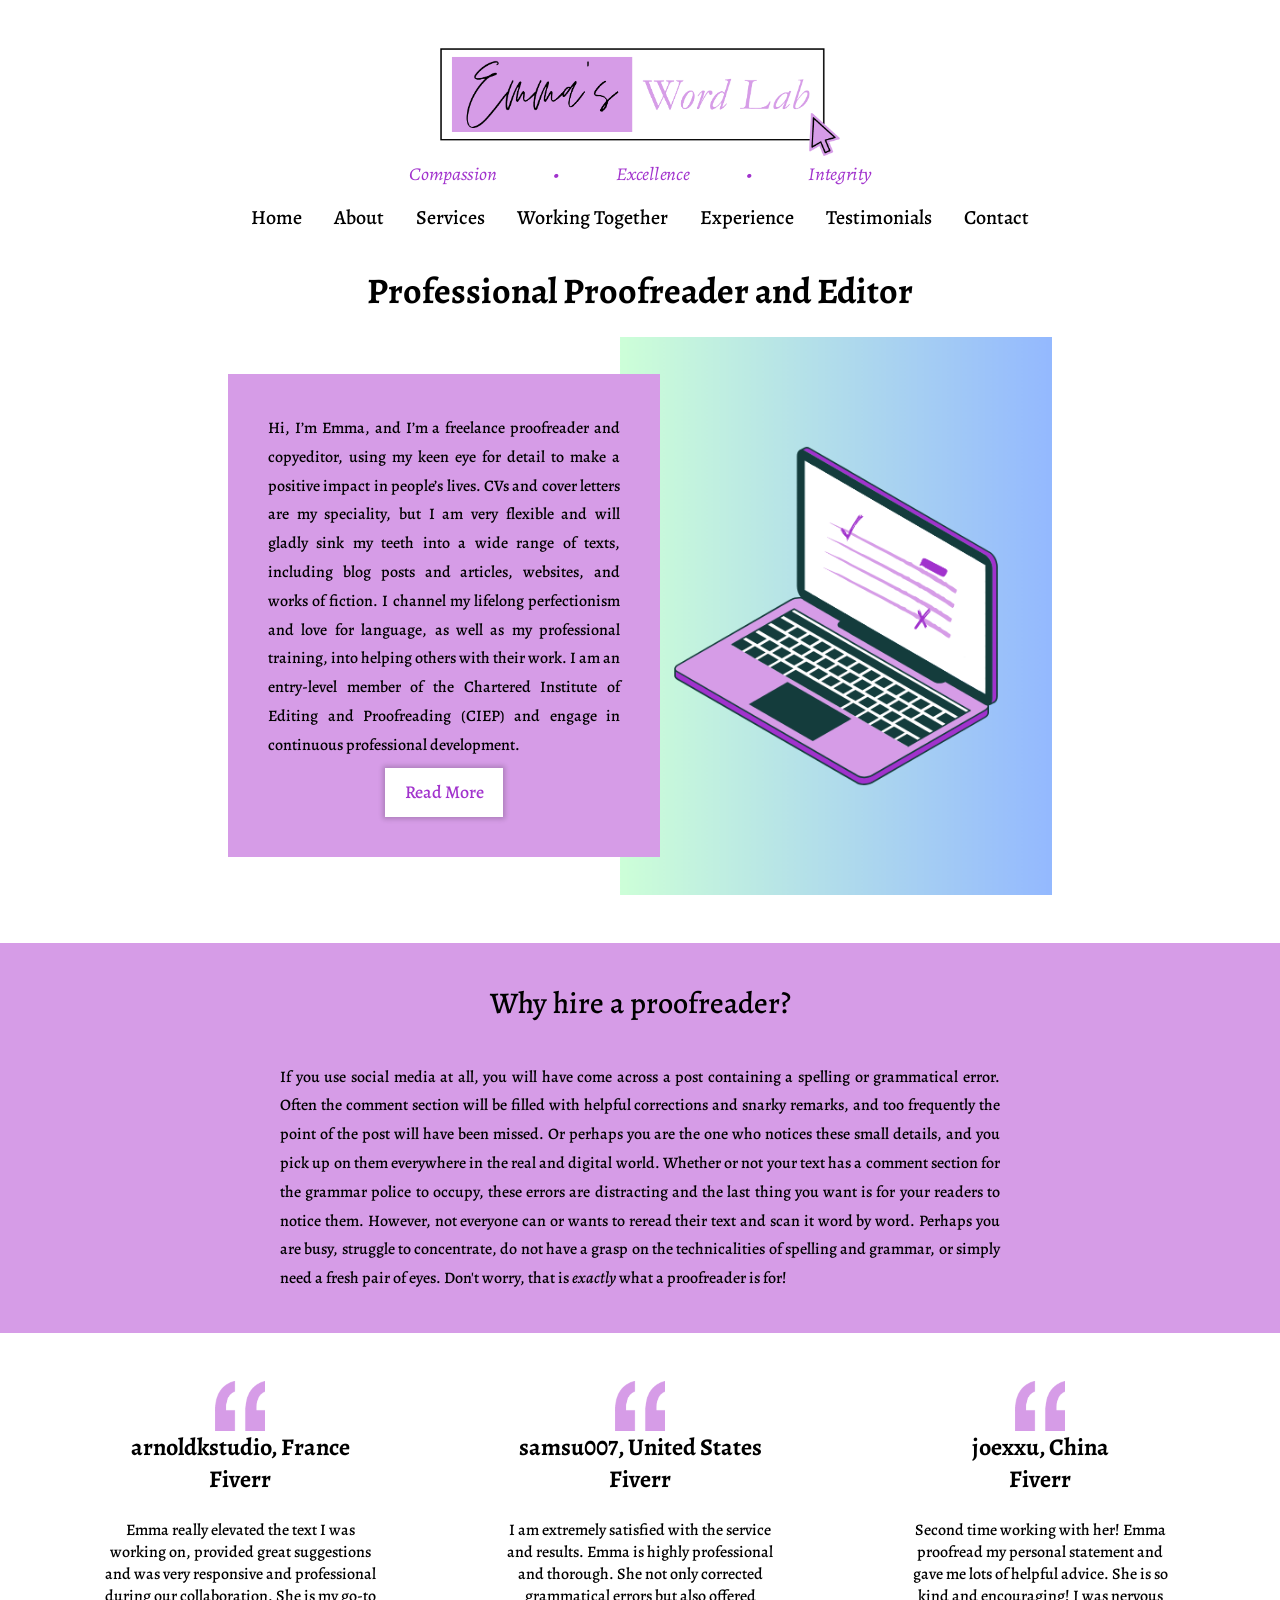
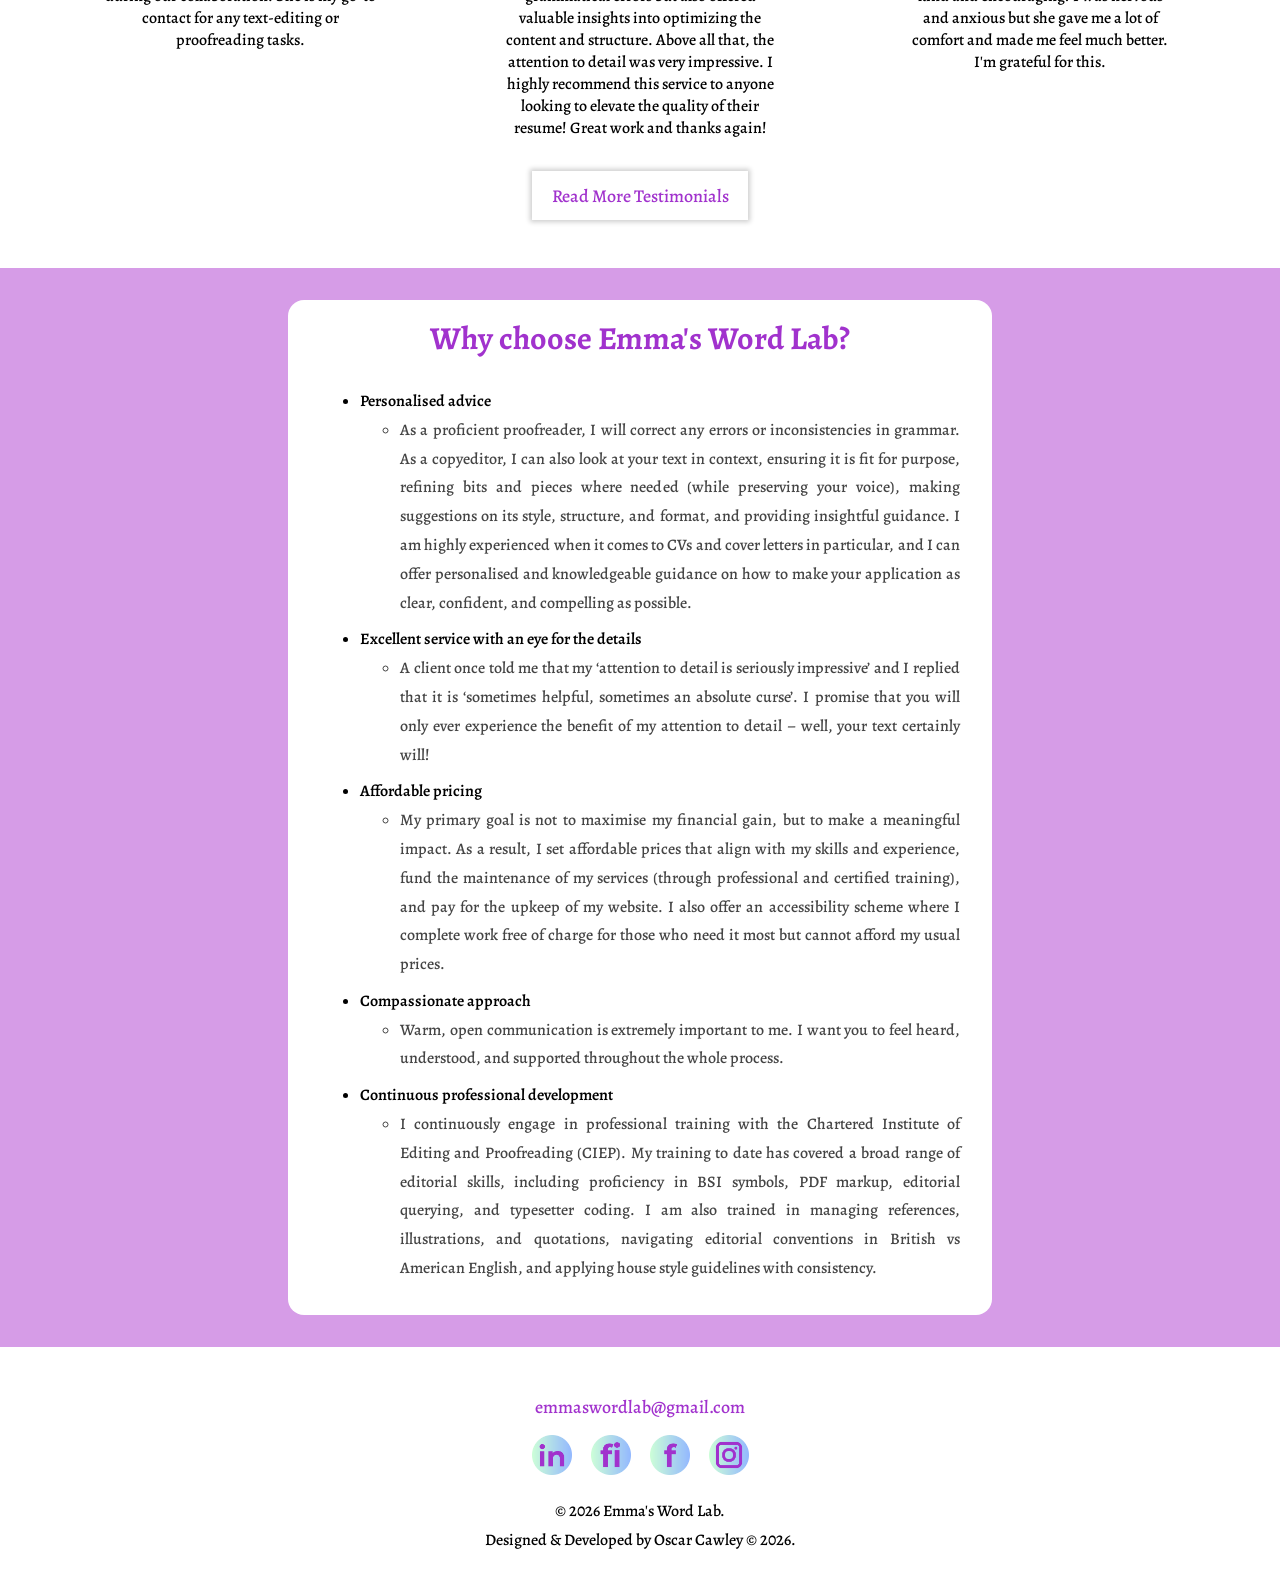
==== index.html @ ce6f2f4b "Fixed issue with footer socials showing a hyperlink" ====
<!DOCTYPE html>
<html lang="en">

<head>
    <meta charset="UTF-8">
    <meta name="viewport" content="width=device-width, initial-scale=1.0">

    <!-- Primary Meta Tags -->
    <title>Home | Emma's Word Lab | Professional CV Editing Service</title>
    <meta name="description" content="Emma is a freelance proofreader and editor specialising in improving CVs and cover letters with high-quality, affordable support.">
    <link rel="canonical" href="https://emmaswordlab.com/">
    <link rel="icon" type="image/x-icon" href="images/favicon.png">

    <!-- Open Graph / Facebook -->
    <meta property="og:type" content="website">
    <meta property="og:url" content="https://emmaswordlab.com/">
    <meta property="og:title" content="Emma's Word Lab | Professional CV Editing Service">
    <meta property="og:description" content="Emma is a freelance proofreader and editor specialising in improving CVs and cover letters with high-quality, affordable support.">
    <meta property="og:image" content="https://emmaswordlab.com/images/logo.png">

    <!-- Twitter -->
    <meta name="twitter:card" content="summary_large_image">
    <meta name="twitter:url" content="https://emmaswordlab.com/">
    <meta name="twitter:title" content="Emma's Word Lab | Professional CV Editing Service">
    <meta name="twitter:description" content="Emma is a freelance proofreader and editor specialising in improving CVs and cover letters with high-quality, affordable support.">
    <meta name="twitter:image" content="https://emmaswordlab.com/images/logo.png">

    <!-- Fonts -->
    <link rel="stylesheet" href="https://fonts.googleapis.com/css2?family=Alegreya:ital,wght@0,400..900;1,400..900&display=swap">

    <!-- Stylesheets -->
    <link rel="stylesheet" href="css/base.css">
    <link rel="stylesheet" href="css/index.css">

    <!-- Structured Data: Organization + Person + WebPage -->
    <script type="application/ld+json">
    {
      "@context": "https://schema.org",
      "@graph": [
        {
          "@type": "Organization",
          "name": "Emma's Word Lab",
          "url": "https://emmaswordlab.com",
          "logo": "https://emmaswordlab.com/images/logo.png",
          "sameAs": [
            "https://www.linkedin.com/company/91634953/",
            "https://www.fiverr.com/emmalouiseeee",
            "https://www.facebook.com/emmaswordlab",
            "https://www.instagram.com/emmaswordlab/"
          ]
        },
        {
          "@type": "Person",
          "name": "Emma",
          "jobTitle": "Freelance Proofreader and Copyeditor",
          "worksFor": {
            "@type": "Organization",
            "name": "Emma's Word Lab"
          },
          "alumniOf": {
            "@type": "CollegeOrUniversity",
            "name": "Lancaster University"
          },
          "sameAs": [
            "https://www.linkedin.com/company/91634953/",
            "https://www.fiverr.com/emmalouiseeee",
            "https://www.facebook.com/emmaswordlab",
            "https://www.instagram.com/emmaswordlab/"
          ]
        },
        {
          "@type": "WebPage",
          "name": "Home | Emma's Word Lab",
          "url": "https://emmaswordlab.com/",
          "description": "Emma is a freelance proofreader and editor specialising in improving CVs and cover letters with high-quality, affordable support."
        }
      ]
    }
    </script>
</head>

<body>
    <header>
        <a href="/">
            <img src="images/logo.png" alt="Emma's Word Lab logo">
        </a>
        <h3>Compassion • Excellence • Integrity</h3>

        <nav id="main-nav">
            <ul>
                <li><a href="/">Home</a></li>
                <li><a href="about.html">About</a></li>
                <li><a href="services.html">Services</a></li>
                <li><a href="working-together.html">Working Together</a></li>
                <li><a href="experience.html">Experience</a></li>
                <li><a href="testimonials.html">Testimonials</a></li>
                <li><a href="contact.html">Contact</a></li>
            </ul>
        </nav>

        <input type="checkbox" id="hamburger-input" class="burger-shower">
        <label id="hamburger-menu" for="hamburger-input"></label>

        <nav id="sidebar-menu">
            <h3>MENU</h3>
            <ul>
                <li><a href="/">Home</a></li>
                <li><a href="about.html">About</a></li>
                <li><a href="services.html">Services</a></li>
                <li><a href="working-together.html">Working Together</a></li>
                <li><a href="experience.html">Experience</a></li>
                <li><a href="testimonials.html">Testimonials</a></li>
                <li><a href="contact.html">Contact</a></li>
            </ul>
        </nav>
        <div class="overlay"></div>
    </header>

    <main>
      	<h1>Professional Proofreader and Editor</h1>
        <section id="intro">
            <div>
                <p>Hi, I’m Emma, and I’m a freelance proofreader and copyeditor, using my keen eye for detail to make a positive impact in people’s lives. CVs and cover letters are my speciality, but I am very flexible and will gladly sink my teeth into a wide range of texts, including blog posts and articles, websites, and works of fiction. I channel my lifelong perfectionism and love for language, as well as my professional training, into helping others with their work. I am an entry-level member of the Chartered Institute of Editing and Proofreading (CIEP) and engage in continuous professional development.</p>
                <a href="about.html"><button class="w-button">Read More</button></a>
            </div>
            <img src="images/laptop.png" alt="A vector graphic of a purple laptop (with the screen indicating that a document is being edited) on a blue/green gradient background">
        </section>

        <section id="why">
            <h2>Why hire a proofreader?</h2>
            <p>If you use social media at all, you will have come across a post containing a spelling or grammatical error. Often the comment section will be filled with helpful corrections and snarky remarks, and too frequently the point of the post will have been missed. Or perhaps you are the one who notices these small details, and you pick up on them everywhere in the real and digital world. Whether or not your text has a comment section for the grammar police to occupy, these errors are distracting and the last thing you want is for your readers to notice them. However, not everyone can or wants to reread their text and scan it word by word. Perhaps you are busy, struggle to concentrate, do not have a grasp on the technicalities of spelling and grammar, or simply need a fresh pair of eyes. Don't worry, that is <i>exactly</i> what a proofreader is for!</p>
        </section>

        <section id="testimonials">
            <div class="flex">
                <div class="testimonial">
                    <img src="images/quotes.png" alt="Double Quotes">
                    <h3>arnoldkstudio, France<br>Fiverr</h3>
                    <p>Emma really elevated the text I was working on, provided great suggestions and was very responsive and professional during our collaboration. She is my go-to contact for any text-editing or proofreading tasks.</p>
                </div>
                <div class="testimonial">
                    <img src="images/quotes.png" alt="Double Quotes">
                    <h3>samsu007, United States<br>Fiverr</h3>
                    <p>I am extremely satisfied with the service and results. Emma is highly professional and thorough. She not only corrected grammatical errors but also offered valuable insights into optimizing the content and structure. Above all that, the attention to detail was very impressive. I highly recommend this service to anyone looking to elevate the quality of their resume! Great work and thanks again!</p>
                </div>
                <div class="testimonial">
                    <img src="images/quotes.png" alt="Double Quotes">
                    <h3>joexxu, China<br>Fiverr</h3>
                    <p>Second time working with her! Emma proofread my personal statement and gave me lots of helpful advice. She is so kind and encouraging! I was nervous and anxious but she gave me a lot of comfort and made me feel much better. I'm grateful for this.</p>
                </div>
            </div>
            <a href="testimonials.html"><button class="w-button">Read More Testimonials</button></a>
        </section>

        <section id="info">
            <img src="images/desk.png" alt="A vector graphic of a purple desk with a purple laptop on it and a board behind it that contains several documents, one of which is a CIEP certificate, all on a blue/green gradient background">
            <div>
                <h2>Why choose <span>Emma's Word Lab?</span></h2>
                <ul>
                    <li class="lead">Personalised advice</li>
                    <ul><li class="bullet">As a proficient proofreader, I will correct any errors or inconsistencies in grammar. As a copyeditor, I can also look at your text in context, ensuring it is fit for purpose, refining bits and pieces where needed (while preserving your voice), making suggestions on its style, structure, and format, and providing insightful guidance. I am highly experienced when it comes to CVs and cover letters in particular, and I can offer personalised and knowledgeable guidance on how to make your application as clear, confident, and compelling as possible.</li></ul>
                
                    <li class="lead">Excellent service with an eye for the details</li>
                    <ul><li class="bullet">A client once told me that my ‘attention to detail is seriously impressive’ and I replied that it is ‘sometimes helpful, sometimes an absolute curse’. I promise that you will only ever experience the benefit of my attention to detail – well, your text certainly will!</li></ul>
                    
                    <li class="lead">Affordable pricing</li>
                    <ul><li class="bullet">My primary goal is not to maximise my financial gain, but to make a meaningful impact. As a result, I set affordable prices that align with my skills and experience, fund the maintenance of my services (through professional and certified training), and pay for the upkeep of my website. I also offer an accessibility scheme where I complete work free of charge for those who need it most but cannot afford my usual prices.</li></ul>
                
                    <li class="lead">Compassionate approach</li>
                    <ul><li class="bullet">Warm, open communication is extremely important to me. I want you to feel heard, understood, and supported throughout the whole process.</li></ul>
                
                    <li class="lead">Continuous professional development</li>
                    <ul><li class="bullet">I continuously engage in professional training with the Chartered Institute of Editing and Proofreading (CIEP). My training to date has covered a broad range of editorial skills, including proficiency in BSI symbols, PDF markup, editorial querying, and typesetter coding. I am also trained in managing references, illustrations, and quotations, navigating editorial conventions in British vs American English, and applying house style guidelines with consistency.</li></ul>
                </ul>
            </div>
            
        </section>
    </main>

    <footer>
        <a class="hyperlink" href="mailto:emmaswordlab@gmail.com">emmaswordlab@gmail.com</a>
        <div>
            <a href="https://www.linkedin.com/company/91634953/" target="_blank"><img src="images/linkedin.png" alt="LinkedIn" loading="lazy"></a>
            <a href="https://www.fiverr.com/emmalouiseeee" target="_blank" rel="noopener"><img src="images/fiverr.png" alt="Fiverr" loading="lazy"></a>
            <a href="https://www.facebook.com/emmaswordlab" target="_blank" rel="noopener"><img src="images/facebook.png" alt="Facebook" loading="lazy"></a>
            <a href="https://www.instagram.com/emmaswordlab/" target="_blank" rel="noopener"><img src="images/instagram.png" alt="Instagram" loading="lazy"></a>
        </div>
        <p>© 2026 Emma's Word Lab.</p>
        <p>Designed & Developed by Oscar Cawley © 2026.</p>
    </footer>

    <script src="misc/script.js"></script>
</body>

</html>
---- css/base.css ----
@import url('https://fonts.googleapis.com/css2?family=Alegreya:ital,wght@0,400..900;1,400..900&display=swap');

@keyframes bounce {

    0%,
    20%,
    50%,
    80%,
    100% {
        transform: translateY(0);
    }

    40% {
        transform: translateY(-15px);
    }

    60% {
        transform: translateY(-10px);
    }
}

body {
    font-family: "Alegreya";
    font-weight: 500;
    font-feature-settings: "lnum";
    min-width: 320px;
    margin: 0;
}

header {
    display: flex;
    flex-direction: column;
    align-items: center;
    margin-bottom: 2rem;
}

header img {
    width: 25rem;
    margin-top: 3rem;
}

header h3 {
    display: inline-block;
    color: #a132cd;
    word-spacing: 3rem;
    font-size: 18px;
    font-weight: 400;
    font-style: italic;
    transform: scale(1.1, 1);
}

header nav a {
    color: black;
    padding: 0 1rem;
    font-size: 20px;
    text-decoration: none;
}

header nav a.active {
    color: #a132cd;
}

header nav a:hover {
    color: white;
    box-shadow: 0 2px 8px rgba(0, 0, 0, 0.25);
    border-radius: 6px;
    background-color: #a132cd;
}

header nav a:active {
    background-color: #a132cd;
}

header #main-nav ul {
    display: flex;
    list-style: none;
    margin: 0;
    padding: 0;
}

main {
    text-align: center;
}

footer {
    display: flex;
    flex-direction: column;
    align-items: center;
    margin-bottom: 1rem;
}

footer a {
    margin-bottom: 1rem;
    font-size: 18px;
}

footer div {
    margin-bottom: 1rem;
}

footer img {
    margin: 0 0.5rem;
}

footer p {
    margin: 0;
}

footer img {
  width: 40px;
  height: 40px;
}

.w-button {
    border: none;
    padding: 0.8rem 1.2rem;
    margin-top: 0.5rem;
    font-size: 18px;
    font-weight: 500;
    font-family: "Alegreya";
    width: fit-content;
    box-shadow: 0 0 5px 2px rgba(0, 0, 0, 0.2);
}

.w-button:hover {
    animation: bounce 1s ease infinite;
    cursor: pointer;
}

.w-button:active {
    background-color: #a132cd;
    color: white;
}

.w-button {
    background-color: white;
    color: #a132cd;
}

.hyperlink {
    text-decoration: none;
    color: #a132cd;
}

.ribbon {
    width: 90%;
    max-width: 60rem;
    margin-bottom: 2rem;
}

section {
    margin-bottom: 3rem;
}

p {
    margin: 0 0 1em 0;
    line-height: 1.8rem;
    text-align: justify;
}

li {
    text-align: justify;
    line-height: 1.8rem;
}

h1 {
    width: 80%;
    margin: 0 auto 0.6em auto;
    font-size: 36px;
}

h2 {
    margin-top: 0;
    font-size: 32px;
    color: #a132cd;
}

h3 {
    margin-top: 0;
    font-size: 26px;
}

#hamburger-menu {
    display: none;
}

#sidebar-menu {
    display: none;
}

#hamburger-input {
    display: none;
}

.overlay{
    position: fixed;
    top: 0;
    left: 0;
    width: 100%;
    height: 100%;
    opacity: 0;
    visibility: hidden;
    transition: opacity .35s, visibility .35s;
    background: black;
    z-index: 3;
    pointer-events: none;
}

#hamburger-input:checked ~ .overlay{
    visibility: visible;
    opacity: 0.4;
    pointer-events: auto;
}

@media (max-width: 900px) {
    #hamburger-menu {
        display: block;
        border: none;
        width: 3rem;
        height: 3rem;
        background: linear-gradient(
            to bottom, 
            #d69ce7, #d69ce7 20%, 
            white 20%, white 40%, 
            #d69ce7 40%, #d69ce7 60%, 
            white 60%, white 80%, 
            #d69ce7 80%, #d69ce7 100%);
        position: absolute;
        top: 0;
        right: 0;
        margin: 2rem;
        cursor: pointer;
    }
    
    #sidebar-menu {
        display: block;
        position: fixed;
        top: 0;
        left: 100%;
        width: 15rem;
        height: 100%;
        background-color: white;
        padding: 0px 1rem;
        box-sizing: border-box;
        z-index: 4;
        transition: 0.3s;
        cursor: default;
    }
    
    #sidebar-menu h3 {
        text-align: center;
        font-weight: 600;
        font-size: 30px;
        font-style: normal;
        margin: 2rem auto 1rem auto;
        width: 100%;
    }
    
    #sidebar-menu ul {
        padding: 0;
        margin: 0;
    }
    
    #sidebar-menu li {
        list-style-type: none;
        padding: 0;
        margin-top: 1rem;
    }

    
    #hamburger-input:checked ~ #sidebar-menu {
    transform: translateX(-15rem);
}
    
    #hamburger-input:checked ~ .overlay{
        visibility: visible;
        opacity: 0.4;
    }

    #main-nav {
        display: none;
    }

    header {
        margin-bottom: 1.5rem;
    }
}


@media (max-width: 650px) {

    body {
        font-size: 14px;
    }

    p, li {
        line-height: 1.6rem;
    }

    ul, ol {
        padding-left: 30px;
    }

    header img {
        width: 20rem;
    }

    header h3 {
        font-size: 16px;
        word-spacing: 2rem;
    }

    #hamburger-menu {
        width: 2.5rem;
        height: 2.5rem;
        margin: 1.75rem;
    }

    #sidebar-menu {
        width: 13rem;
    }

    #sidebar-menu h3 {
        font-size: 27px;
    }

    #sidebar-menu a {
        font-size: 18px;
    }

    #hamburger-input:checked ~ #sidebar-menu {
    transform: translateX(-13rem);
}

    footer a {
        font-size: 16px;
    }

    footer img {
        width: 35px;
        height: auto;
    }

    .w-button, .w-button {
        padding: 0.7rem 1.1rem;
        font-size: 16px;
    }
}

@media (max-width: 500px) {

    body {
        font-size: 13px;
    }

    p, li {
        line-height: 1.5rem;
    }

    ul, ol {
        padding-left: 20px;
    }

    header img {
        width: 15rem;
    }

    header h3 {
        font-size: 15px;
        word-spacing: 1.5rem;
    }

    #hamburger-menu {
        width: 2.25rem;
        height: 2.25rem;
        margin: 1.25rem;
    }

    #sidebar-menu {
        width: 12rem;
    }

    #sidebar-menu h3 {
        font-size: 25px;
    }

    #sidebar-menu a {
        font-size: 17px;
    }

    #hamburger-input:checked ~ #sidebar-menu {
    transform: translateX(-12rem);
}

    footer a {
        font-size: 15px;
    }

    footer img {
        width: 30px;
        height: auto;
    }

    .w-button, .w-button {
        padding: 0.6rem 1rem;
        font-size: 15px;
    }

    header {
        margin: 1rem;
    }

    h1 {
        font-size: 28px;
    }

    h2 {
        font-size: 24px;
    }

    h3 {
        font-size: 20px;
    }
}

@media (max-width: 400px) {

    body {
        font-size: 12px;
    }

    p, li {
        line-height: 1.4rem;
    }

    ul {
        padding-left: 16px;
    }

    header img {
        width: 12.5rem;
    }

    header h3 {
        font-size: 14px;
        word-spacing: 1.25rem;
    }

    #hamburger-menu {
        width: 2rem;
        height: 2rem;
        margin: 1rem;
    }

    footer a {
        font-size: 14px;
    }

    footer img {
        width: 27.5px;
        height: auto;
    }

    .w-button, .w-button {
        padding: 0.5rem 0.9rem;
        font-size: 14px;
    }
}

@media (max-width: 327px) {
    #hamburger-menu {
        margin-right: 0.8rem;
    }
}
---- css/index.css ----
#intro {
    display: flex;
    flex-direction: row;
    align-items: center;
    justify-content: center;
}

#intro div {
    box-sizing: border-box;
    max-width: 27rem;
    background-color: #d69ce7;
    padding: 2.5rem;
    margin-right: -1.25rem;
    z-index: 2;
}

#intro p {
    margin: 0;
}

#intro img {
    width: 27rem;
    margin-left: -1.25rem;
    z-index: 1;
}

#why {
    display: flex;
    flex-direction: column;
    align-items: center;
    background-color: #d69ce7;
}

#why h2 {
    color: black;
    font-size: 30px;
    font-weight: 500;
    margin: 2.5rem 0;
}

#why p {
    max-width: 45rem;
    margin: 2.5rem;
    margin-top: 0;
}


#testimonials {
    display: flex;
    flex-direction: column;
    align-items: center;
}

#testimonials .flex {
    display: flex;
    flex-direction: row;
    justify-content: space-around;
    max-width: 1200px; /* Set a max width */
    width: 100%; /* Ensure it can shrink to fit smaller screens */
    margin: 0 auto; /* Center the container */
    margin-bottom: 1.5rem;
}

.testimonial {
    display: flex;
    flex-direction: column;
    align-items: center;
    margin: 0 1.5rem;
}

.testimonial img {
    width: 50px;
}

.testimonial h3 {
    text-align: center;
    font-size: 24px;
}

.testimonial p {
    max-width: 17rem;
    min-width: 15rem;
    line-height: normal;
    text-align: center;
    font-size: 16px;
    margin: 0;
}


#info {
    display: flex;
    flex-direction: row;
    align-items: center;
    justify-content: center;
    background-color: #d69ce7;
    padding: 2rem;
}

#info img {
    border: none;
    border-radius: 1rem;
    margin-right: 1rem;
}

#info div {
    background-color: white;
    border: none;
    border-radius: 1rem;
    max-width: 640px;
    padding: 1rem 2rem;
    margin-left: 1rem;
}

#info h2 span {
    color: #a132cd;
}

.lead {
    font-weight: 600;
    margin-top: 0.5rem;
}

.bullet {
    color: rgb(68, 68, 68);
}

@media (max-width: 1450px) {
    #info img {
        display: none;
    }

    #info div {
        margin-left: 0;
    }
}

@media (max-width: 900px) {

    #intro img {
        display: none;
    }

    #intro div {
        margin-right: 1rem;
        margin-left: 1rem;
    }

    #testimonials .flex {
        flex-direction: column;
    }

    .testimonial p {
        max-width: 22rem;
        min-width: 22rem;
    }

    .testimonial:nth-of-type(2) {
        margin: 2rem 0;
    }
}

@media (max-width: 800px) {
    #info ul {
        padding-left: 20px;
    }
}

@media (max-width: 650px) {
    #intro div {
        padding: 2rem;
    }
    
}

@media (max-width: 500px) {
    #intro div {
        padding: 1.75rem;
    }

    #why h2 {
        font-size: 27px;
    }

    .testimonial p {
        font-size: 13px;
    }
}

@media (max-width: 400px) {
    #intro div {
        padding: 1.5rem;
    }

    .testimonial p {
        font-size: 12px;
    }

    #info div {
        padding: 0.5rem 1rem;
    }

    #info h2 span {
        display: block;
    }

    #info ul {
        padding-left: 10px;
    }
}
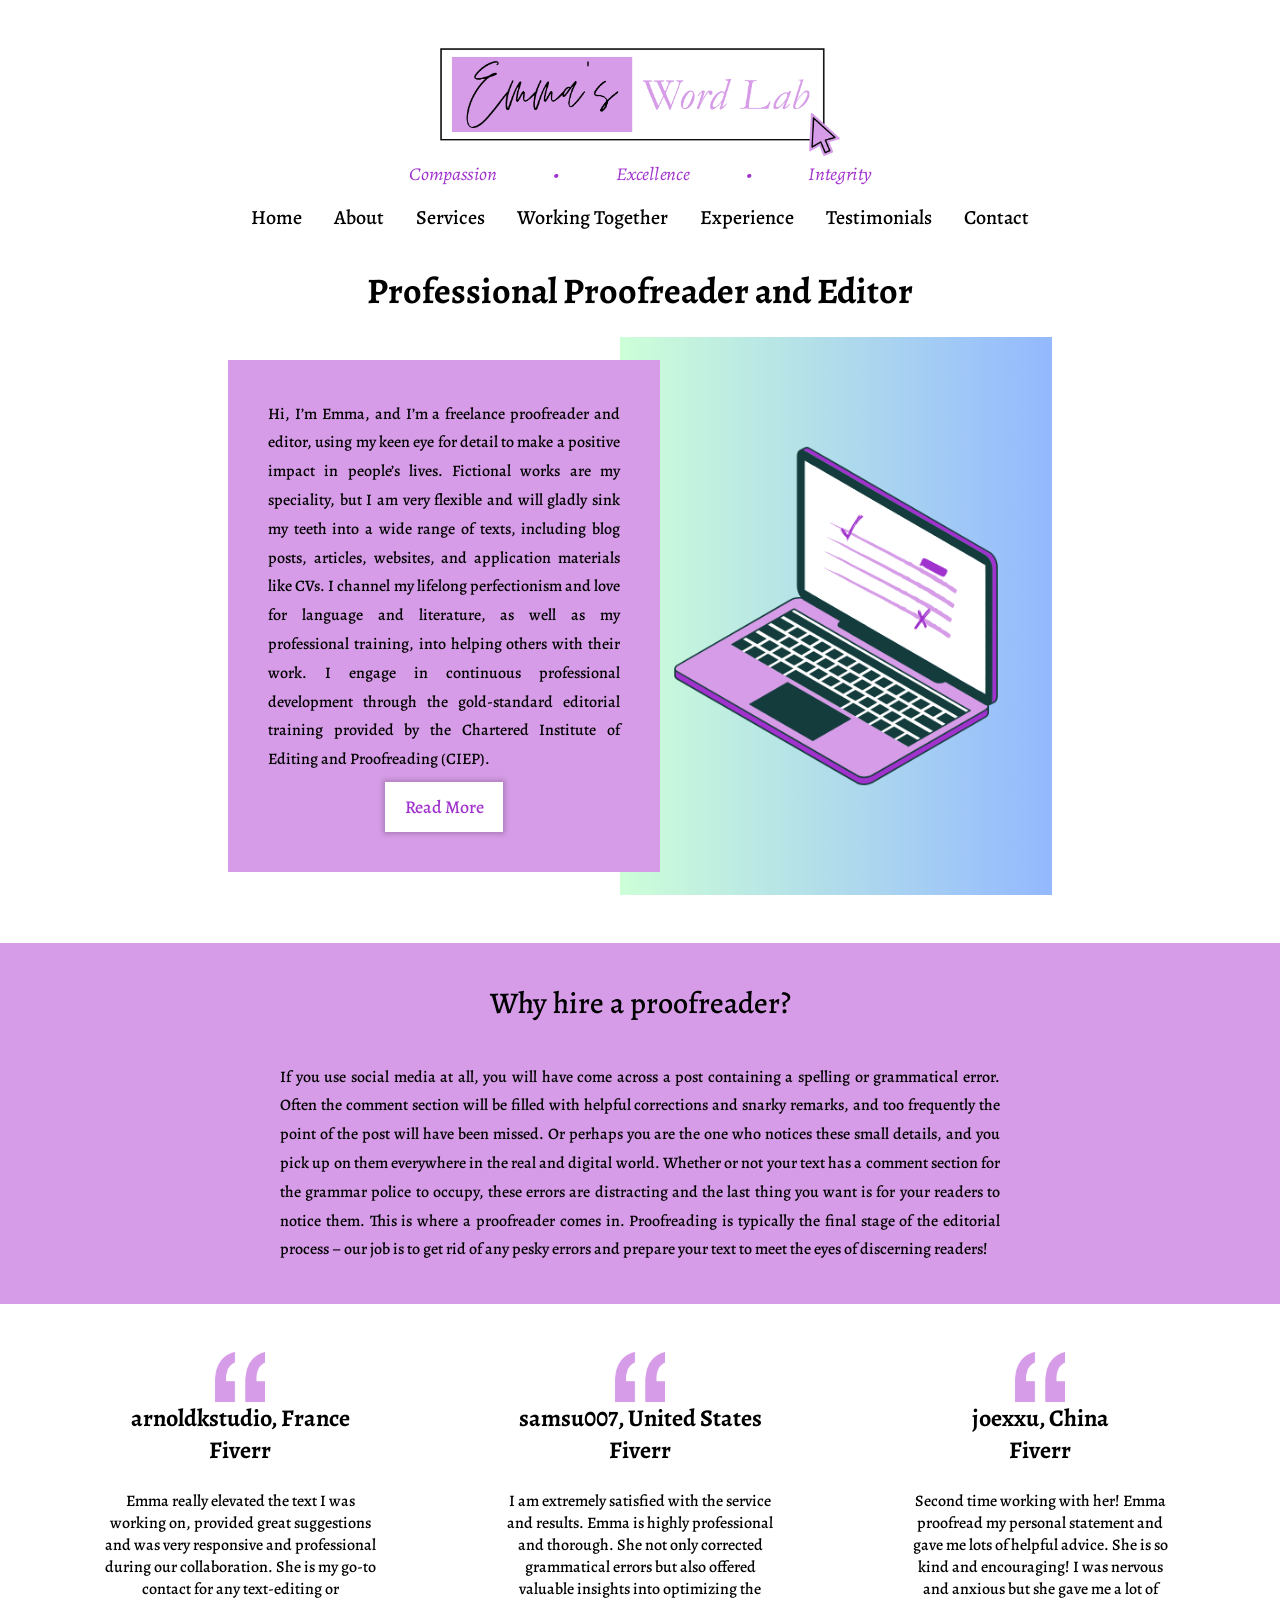
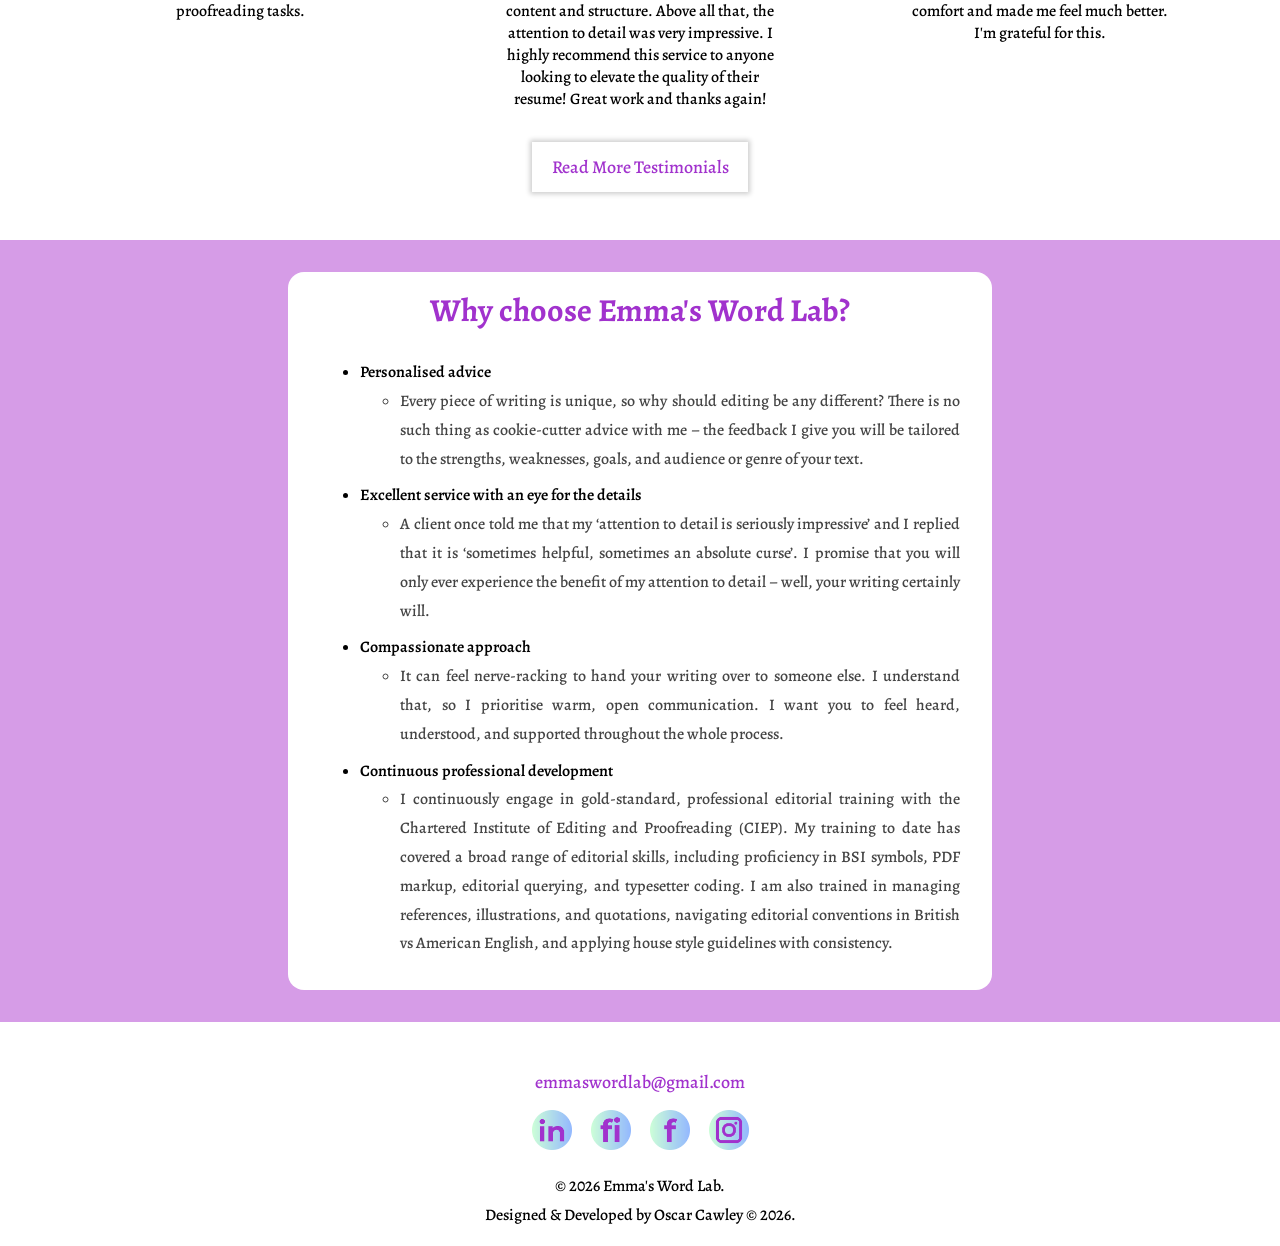
==== commit f34c6ef5: "Updated homepage content" ====
--- a/index.html
+++ b/index.html
@@ -120,7 +120,7 @@
       	<h1>Professional Proofreader and Editor</h1>
         <section id="intro">
             <div>
-                <p>Hi, I’m Emma, and I’m a freelance proofreader and copyeditor, using my keen eye for detail to make a positive impact in people’s lives. CVs and cover letters are my speciality, but I am very flexible and will gladly sink my teeth into a wide range of texts, including blog posts and articles, websites, and works of fiction. I channel my lifelong perfectionism and love for language, as well as my professional training, into helping others with their work. I am an entry-level member of the Chartered Institute of Editing and Proofreading (CIEP) and engage in continuous professional development.</p>
+                <p>Hi, I’m Emma, and I’m a freelance proofreader and editor, using my keen eye for detail to make a positive impact in people’s lives. Fictional works are my speciality, but I am very flexible and will gladly sink my teeth into a wide range of texts, including blog posts, articles, websites, and application materials like CVs. I channel my lifelong perfectionism and love for language and literature, as well as my professional training, into helping others with their work. I engage in continuous professional development through the gold-standard editorial training provided by the Chartered Institute of Editing and Proofreading (CIEP).</p>
                 <a href="about.html"><button class="w-button">Read More</button></a>
             </div>
             <img src="images/laptop.png" alt="A vector graphic of a purple laptop (with the screen indicating that a document is being edited) on a blue/green gradient background">
@@ -128,7 +128,7 @@
 
         <section id="why">
             <h2>Why hire a proofreader?</h2>
-            <p>If you use social media at all, you will have come across a post containing a spelling or grammatical error. Often the comment section will be filled with helpful corrections and snarky remarks, and too frequently the point of the post will have been missed. Or perhaps you are the one who notices these small details, and you pick up on them everywhere in the real and digital world. Whether or not your text has a comment section for the grammar police to occupy, these errors are distracting and the last thing you want is for your readers to notice them. However, not everyone can or wants to reread their text and scan it word by word. Perhaps you are busy, struggle to concentrate, do not have a grasp on the technicalities of spelling and grammar, or simply need a fresh pair of eyes. Don't worry, that is <i>exactly</i> what a proofreader is for!</p>
+            <p>If you use social media at all, you will have come across a post containing a spelling or grammatical error. Often the comment section will be filled with helpful corrections and snarky remarks, and too frequently the point of the post will have been missed. Or perhaps you are the one who notices these small details, and you pick up on them everywhere in the real and digital world. Whether or not your text has a comment section for the grammar police to occupy, these errors are distracting and the last thing you want is for your readers to notice them. This is where a proofreader comes in. Proofreading is typically the final stage of the editorial process – our job is to get rid of any pesky errors and prepare your text to meet the eyes of discerning readers!</p>
         </section>
 
         <section id="testimonials">
@@ -158,19 +158,16 @@
                 <h2>Why choose <span>Emma's Word Lab?</span></h2>
                 <ul>
                     <li class="lead">Personalised advice</li>
-                    <ul><li class="bullet">As a proficient proofreader, I will correct any errors or inconsistencies in grammar. As a copyeditor, I can also look at your text in context, ensuring it is fit for purpose, refining bits and pieces where needed (while preserving your voice), making suggestions on its style, structure, and format, and providing insightful guidance. I am highly experienced when it comes to CVs and cover letters in particular, and I can offer personalised and knowledgeable guidance on how to make your application as clear, confident, and compelling as possible.</li></ul>
+                    <ul><li class="bullet">Every piece of writing is unique, so why should editing be any different? There is no such thing as cookie-cutter advice with me – the feedback I give you will be tailored to the strengths, weaknesses, goals, and audience or genre of your text.</li></ul>
                 
                     <li class="lead">Excellent service with an eye for the details</li>
-                    <ul><li class="bullet">A client once told me that my ‘attention to detail is seriously impressive’ and I replied that it is ‘sometimes helpful, sometimes an absolute curse’. I promise that you will only ever experience the benefit of my attention to detail – well, your text certainly will!</li></ul>
-                    
-                    <li class="lead">Affordable pricing</li>
-                    <ul><li class="bullet">My primary goal is not to maximise my financial gain, but to make a meaningful impact. As a result, I set affordable prices that align with my skills and experience, fund the maintenance of my services (through professional and certified training), and pay for the upkeep of my website. I also offer an accessibility scheme where I complete work free of charge for those who need it most but cannot afford my usual prices.</li></ul>
+                    <ul><li class="bullet">A client once told me that my ‘attention to detail is seriously impressive’ and I replied that it is ‘sometimes helpful, sometimes an absolute curse’. I promise that you will only ever experience the benefit of my attention to detail – well, your writing certainly will.</li></ul>
                 
                     <li class="lead">Compassionate approach</li>
-                    <ul><li class="bullet">Warm, open communication is extremely important to me. I want you to feel heard, understood, and supported throughout the whole process.</li></ul>
+                    <ul><li class="bullet">It can feel nerve-racking to hand your writing over to someone else. I understand that, so I prioritise warm, open communication. I want you to feel heard, understood, and supported throughout the whole process.</li></ul>
                 
                     <li class="lead">Continuous professional development</li>
-                    <ul><li class="bullet">I continuously engage in professional training with the Chartered Institute of Editing and Proofreading (CIEP). My training to date has covered a broad range of editorial skills, including proficiency in BSI symbols, PDF markup, editorial querying, and typesetter coding. I am also trained in managing references, illustrations, and quotations, navigating editorial conventions in British vs American English, and applying house style guidelines with consistency.</li></ul>
+                    <ul><li class="bullet">I continuously engage in gold-standard, professional editorial training with the Chartered Institute of Editing and Proofreading (CIEP). My training to date has covered a broad range of editorial skills, including proficiency in BSI symbols, PDF markup, editorial querying, and typesetter coding. I am also trained in managing references, illustrations, and quotations, navigating editorial conventions in British vs American English, and applying house style guidelines with consistency.</li></ul>
                 </ul>
             </div>
             
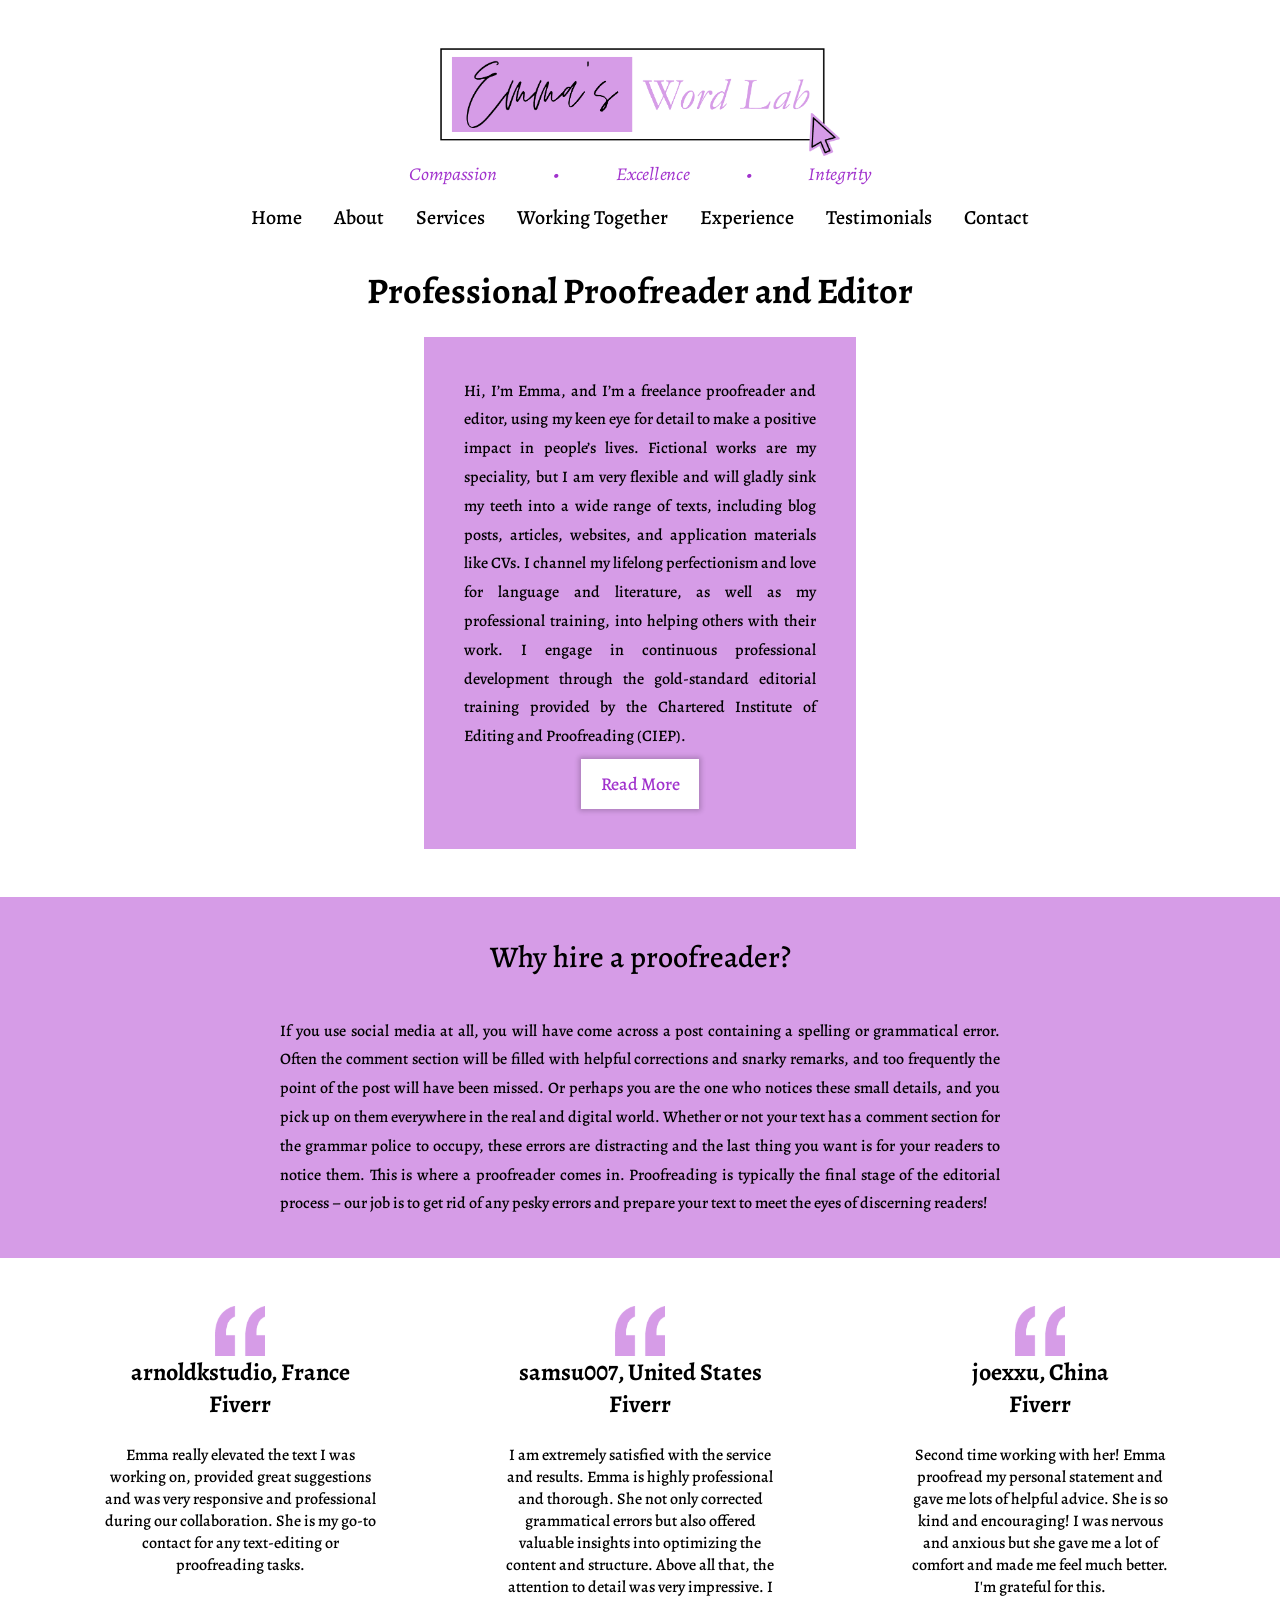
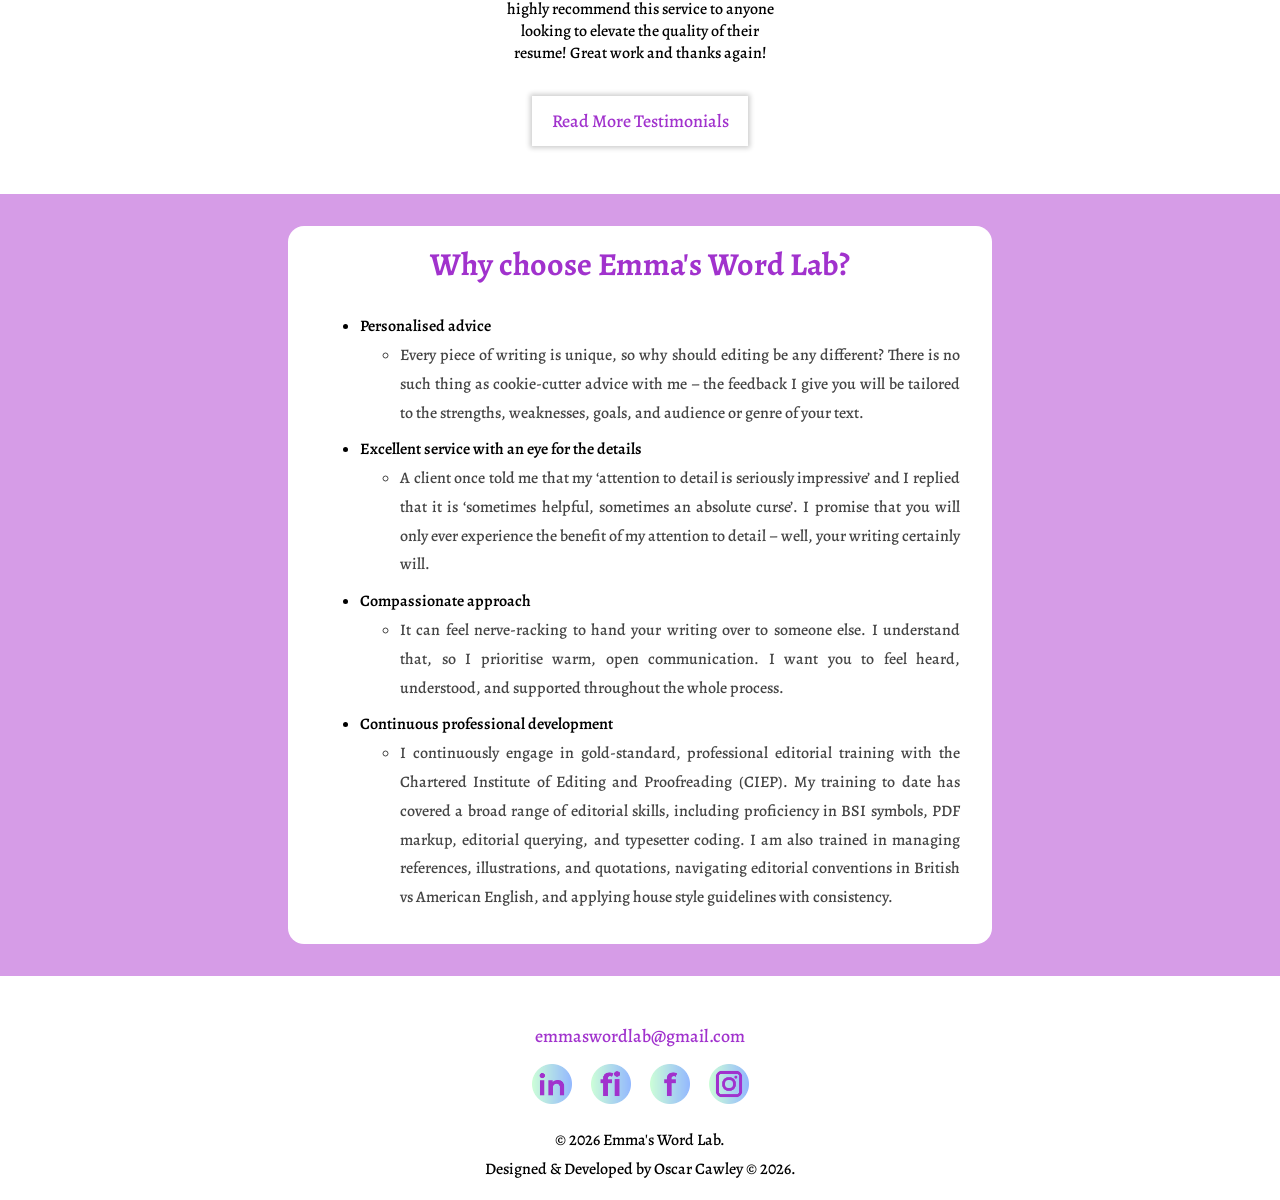
==== commit b9ed663a: "Removed requested images from the folder and code" ====
--- a/index.html
+++ b/index.html
@@ -7,7 +7,7 @@
 
     <!-- Primary Meta Tags -->
     <title>Home | Emma's Word Lab | Professional CV Editing Service</title>
-    <meta name="description" content="Emma is a freelance proofreader and editor specialising in improving CVs and cover letters with high-quality, affordable support.">
+    <meta name="description" content="Emma is a freelance proofreader and editor providing writers with high-quality, affordable editorial support.">
     <link rel="canonical" href="https://emmaswordlab.com/">
     <link rel="icon" type="image/x-icon" href="images/favicon.png">
 
@@ -15,14 +15,14 @@
     <meta property="og:type" content="website">
     <meta property="og:url" content="https://emmaswordlab.com/">
     <meta property="og:title" content="Emma's Word Lab | Professional CV Editing Service">
-    <meta property="og:description" content="Emma is a freelance proofreader and editor specialising in improving CVs and cover letters with high-quality, affordable support.">
+    <meta property="og:description" content="Emma is a freelance proofreader and editor providing writers with high-quality, affordable editorial support.">
     <meta property="og:image" content="https://emmaswordlab.com/images/logo.png">
 
     <!-- Twitter -->
     <meta name="twitter:card" content="summary_large_image">
     <meta name="twitter:url" content="https://emmaswordlab.com/">
     <meta name="twitter:title" content="Emma's Word Lab | Professional CV Editing Service">
-    <meta name="twitter:description" content="Emma is a freelance proofreader and editor specialising in improving CVs and cover letters with high-quality, affordable support.">
+    <meta name="twitter:description" content="Emma is a freelance proofreader and editor providing writers with high-quality, affordable editorial support.">
     <meta name="twitter:image" content="https://emmaswordlab.com/images/logo.png">
 
     <!-- Fonts -->
@@ -72,7 +72,7 @@
           "@type": "WebPage",
           "name": "Home | Emma's Word Lab",
           "url": "https://emmaswordlab.com/",
-          "description": "Emma is a freelance proofreader and editor specialising in improving CVs and cover letters with high-quality, affordable support."
+          "description": "Emma is a freelance proofreader and editor providing writers with high-quality, affordable editorial support."
         }
       ]
     }
@@ -123,7 +123,6 @@
                 <p>Hi, I’m Emma, and I’m a freelance proofreader and editor, using my keen eye for detail to make a positive impact in people’s lives. Fictional works are my speciality, but I am very flexible and will gladly sink my teeth into a wide range of texts, including blog posts, articles, websites, and application materials like CVs. I channel my lifelong perfectionism and love for language and literature, as well as my professional training, into helping others with their work. I engage in continuous professional development through the gold-standard editorial training provided by the Chartered Institute of Editing and Proofreading (CIEP).</p>
                 <a href="about.html"><button class="w-button">Read More</button></a>
             </div>
-            <img src="images/laptop.png" alt="A vector graphic of a purple laptop (with the screen indicating that a document is being edited) on a blue/green gradient background">
         </section>
 
         <section id="why">
@@ -153,7 +152,6 @@
         </section>
 
         <section id="info">
-            <img src="images/desk.png" alt="A vector graphic of a purple desk with a purple laptop on it and a board behind it that contains several documents, one of which is a CIEP certificate, all on a blue/green gradient background">
             <div>
                 <h2>Why choose <span>Emma's Word Lab?</span></h2>
                 <ul>
--- a/css/base.css
+++ b/css/base.css
@@ -140,12 +140,6 @@
 .hyperlink {
     text-decoration: none;
     color: #a132cd;
-}
-
-.ribbon {
-    width: 90%;
-    max-width: 60rem;
-    margin-bottom: 2rem;
 }
 
 section {
--- a/css/index.css
+++ b/css/index.css
@@ -10,18 +10,10 @@
     max-width: 27rem;
     background-color: #d69ce7;
     padding: 2.5rem;
-    margin-right: -1.25rem;
-    z-index: 2;
 }
 
 #intro p {
     margin: 0;
-}
-
-#intro img {
-    width: 27rem;
-    margin-left: -1.25rem;
-    z-index: 1;
 }
 
 #why {
@@ -96,12 +88,6 @@
     padding: 2rem;
 }
 
-#info img {
-    border: none;
-    border-radius: 1rem;
-    margin-right: 1rem;
-}
-
 #info div {
     background-color: white;
     border: none;
@@ -125,21 +111,12 @@
 }
 
 @media (max-width: 1450px) {
-    #info img {
-        display: none;
-    }
-
     #info div {
         margin-left: 0;
     }
 }
 
 @media (max-width: 900px) {
-
-    #intro img {
-        display: none;
-    }
-
     #intro div {
         margin-right: 1rem;
         margin-left: 1rem;
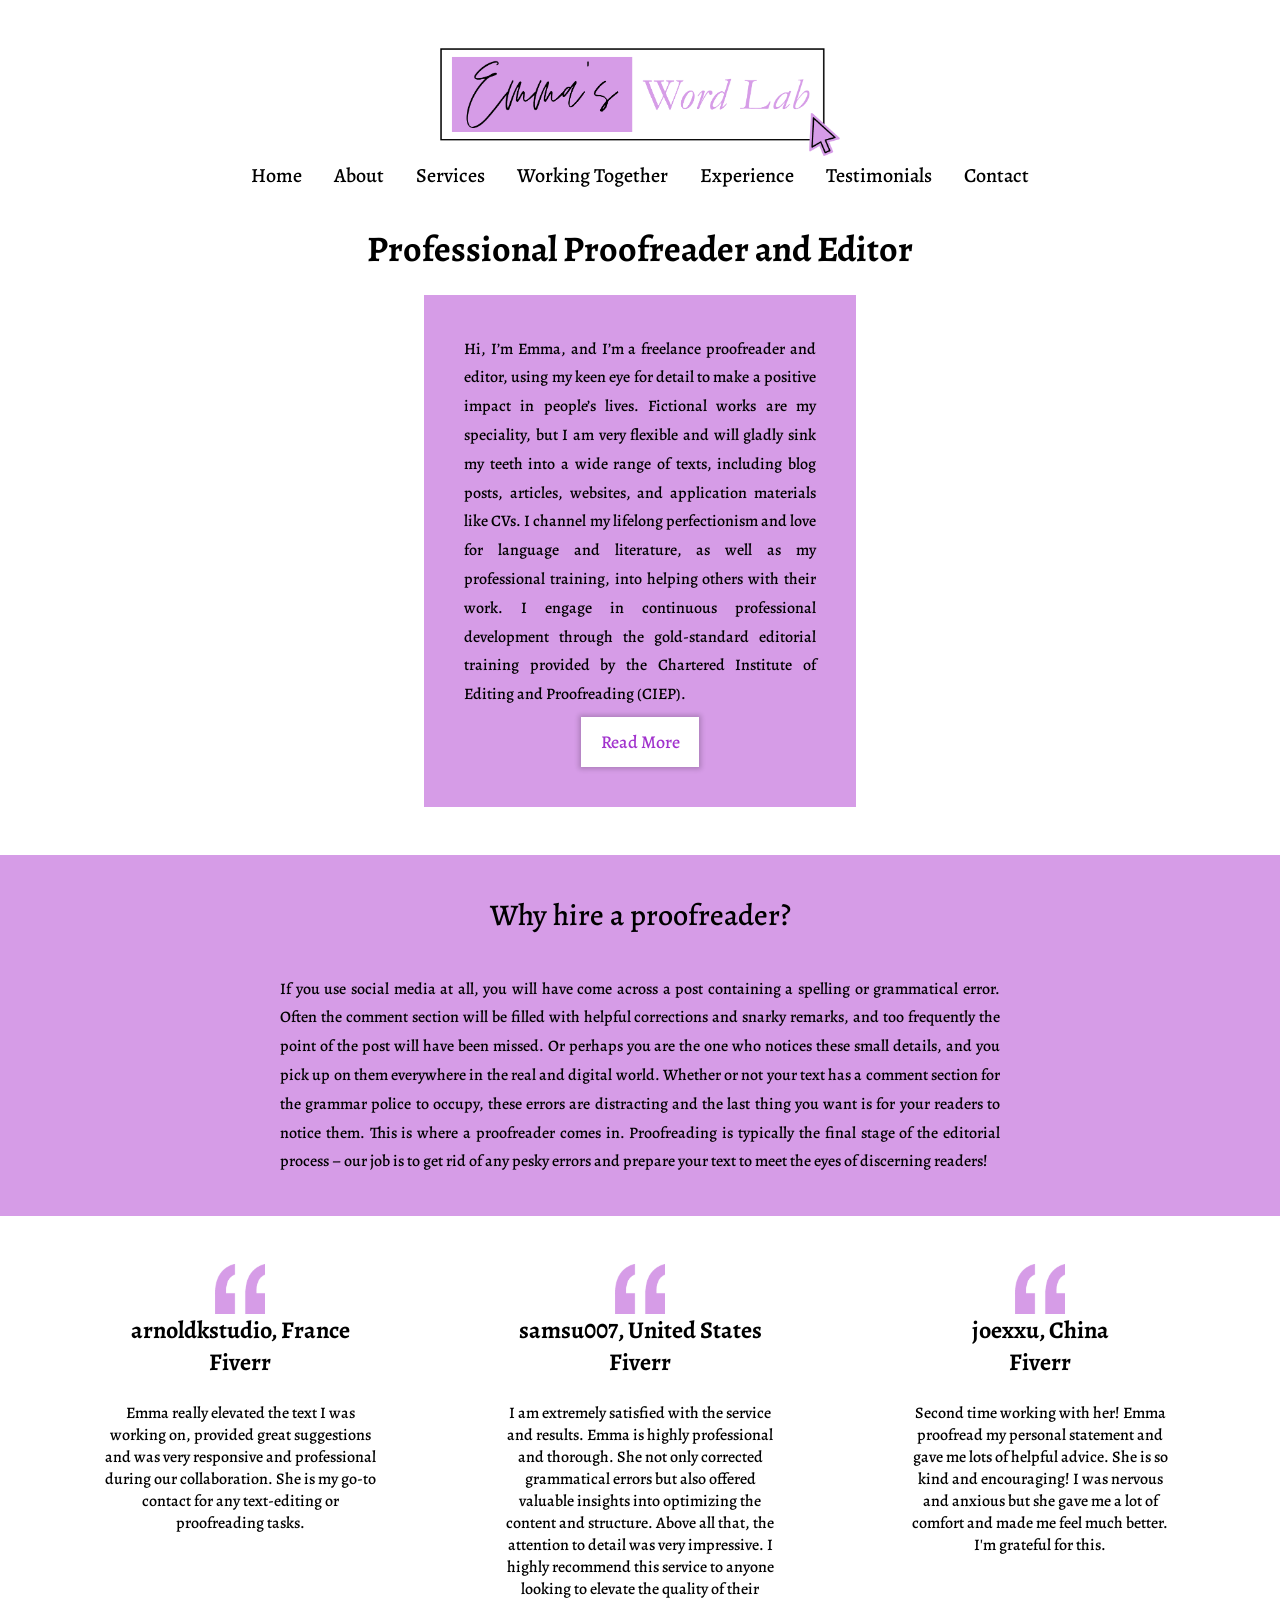
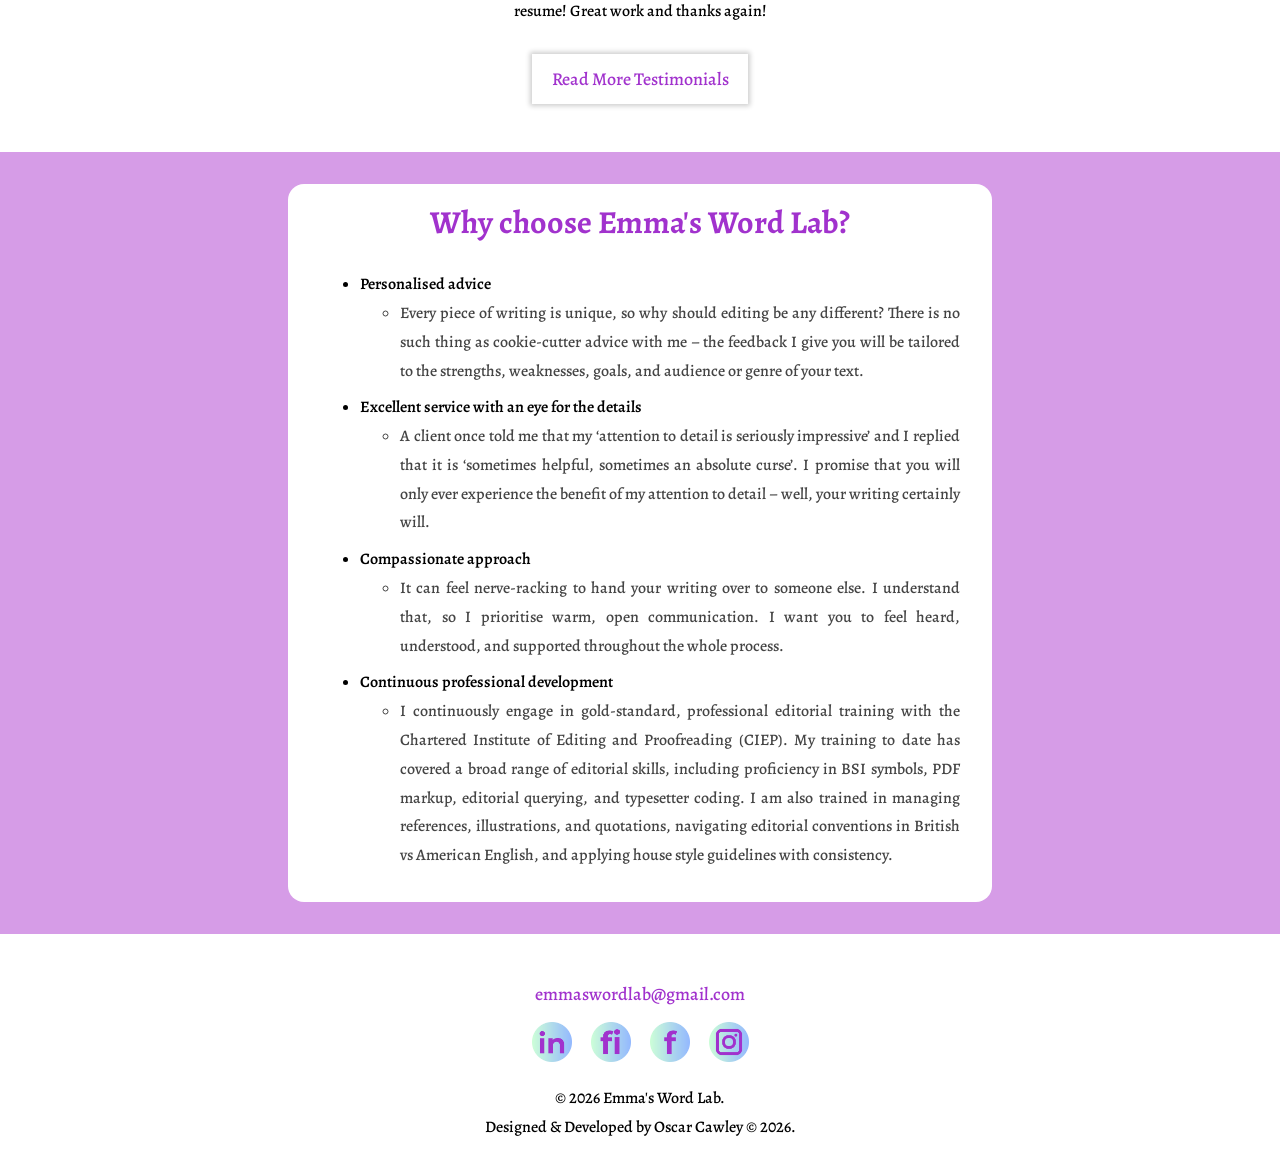
==== commit 0ec6bd87: "Removed values at the top of each page" ====
--- a/index.html
+++ b/index.html
@@ -84,7 +84,6 @@
         <a href="/">
             <img src="images/logo.png" alt="Emma's Word Lab logo">
         </a>
-        <h3>Compassion • Excellence • Integrity</h3>
 
         <nav id="main-nav">
             <ul>
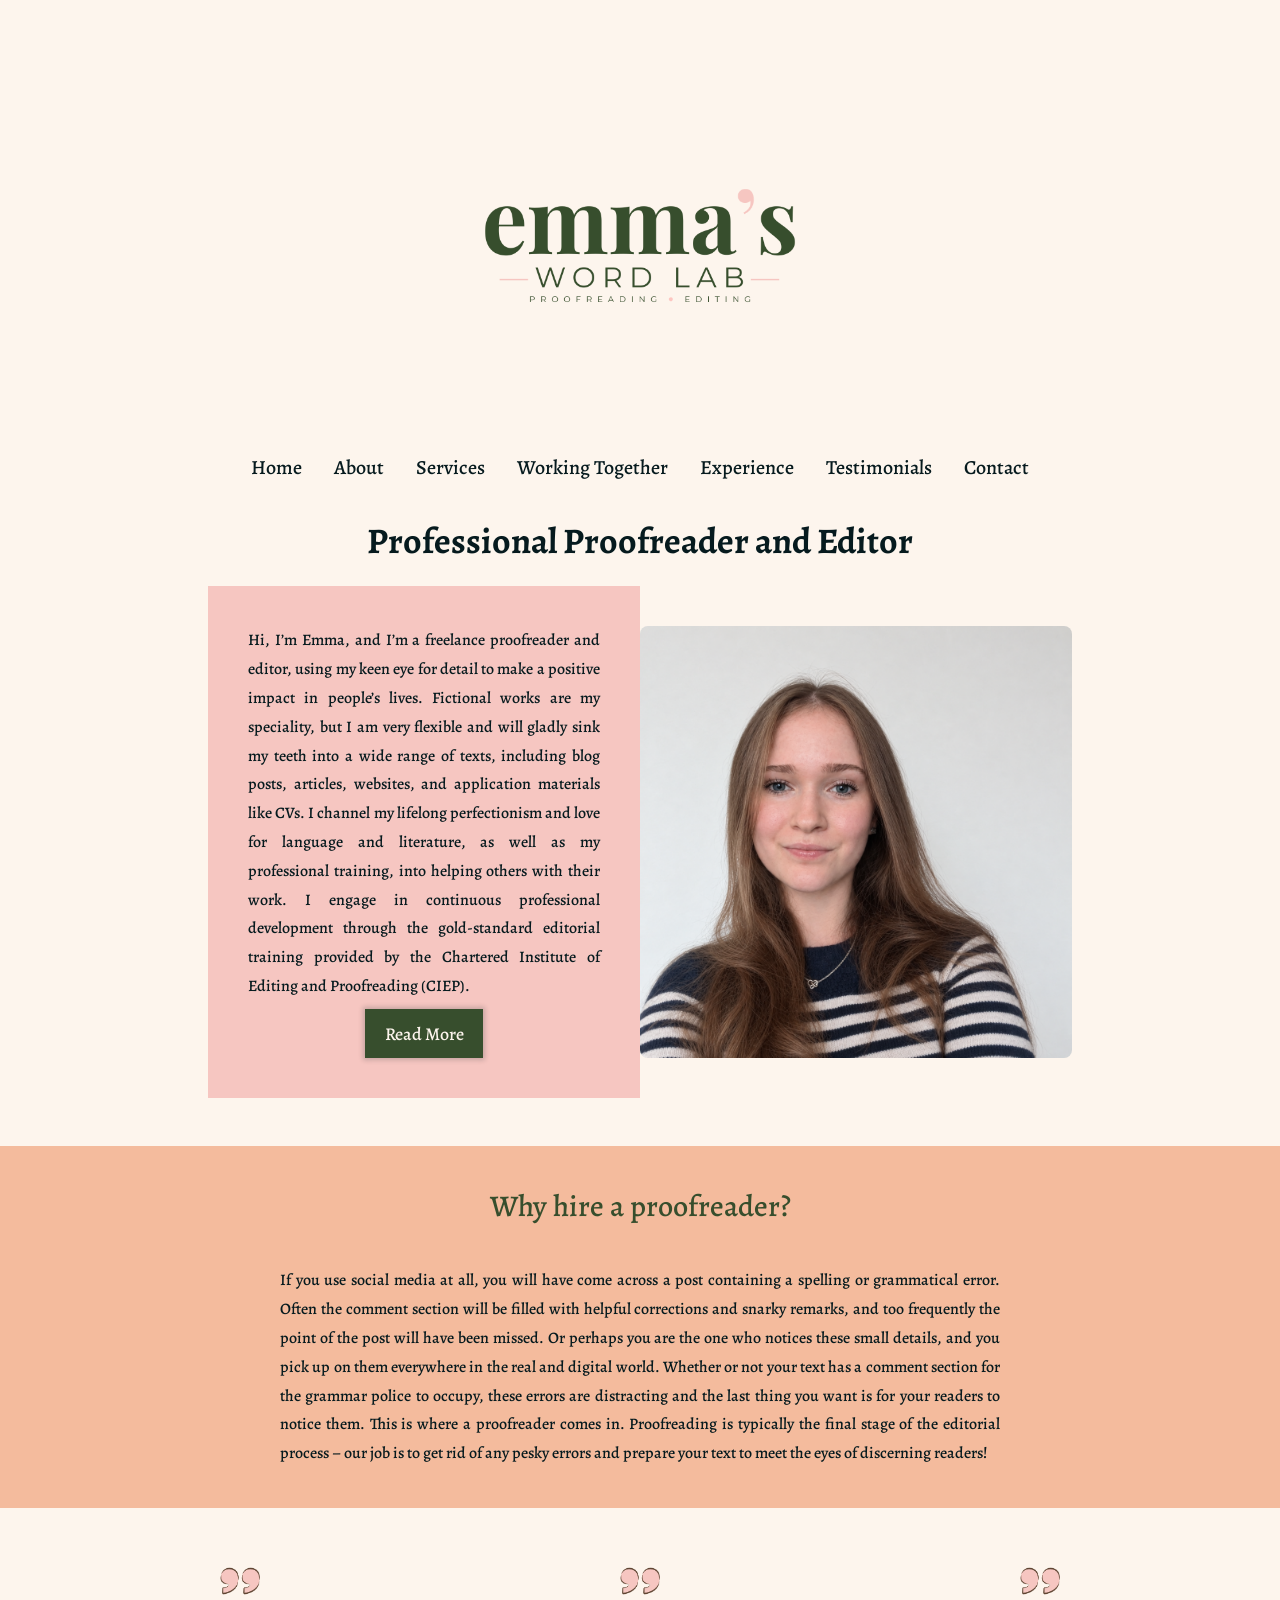
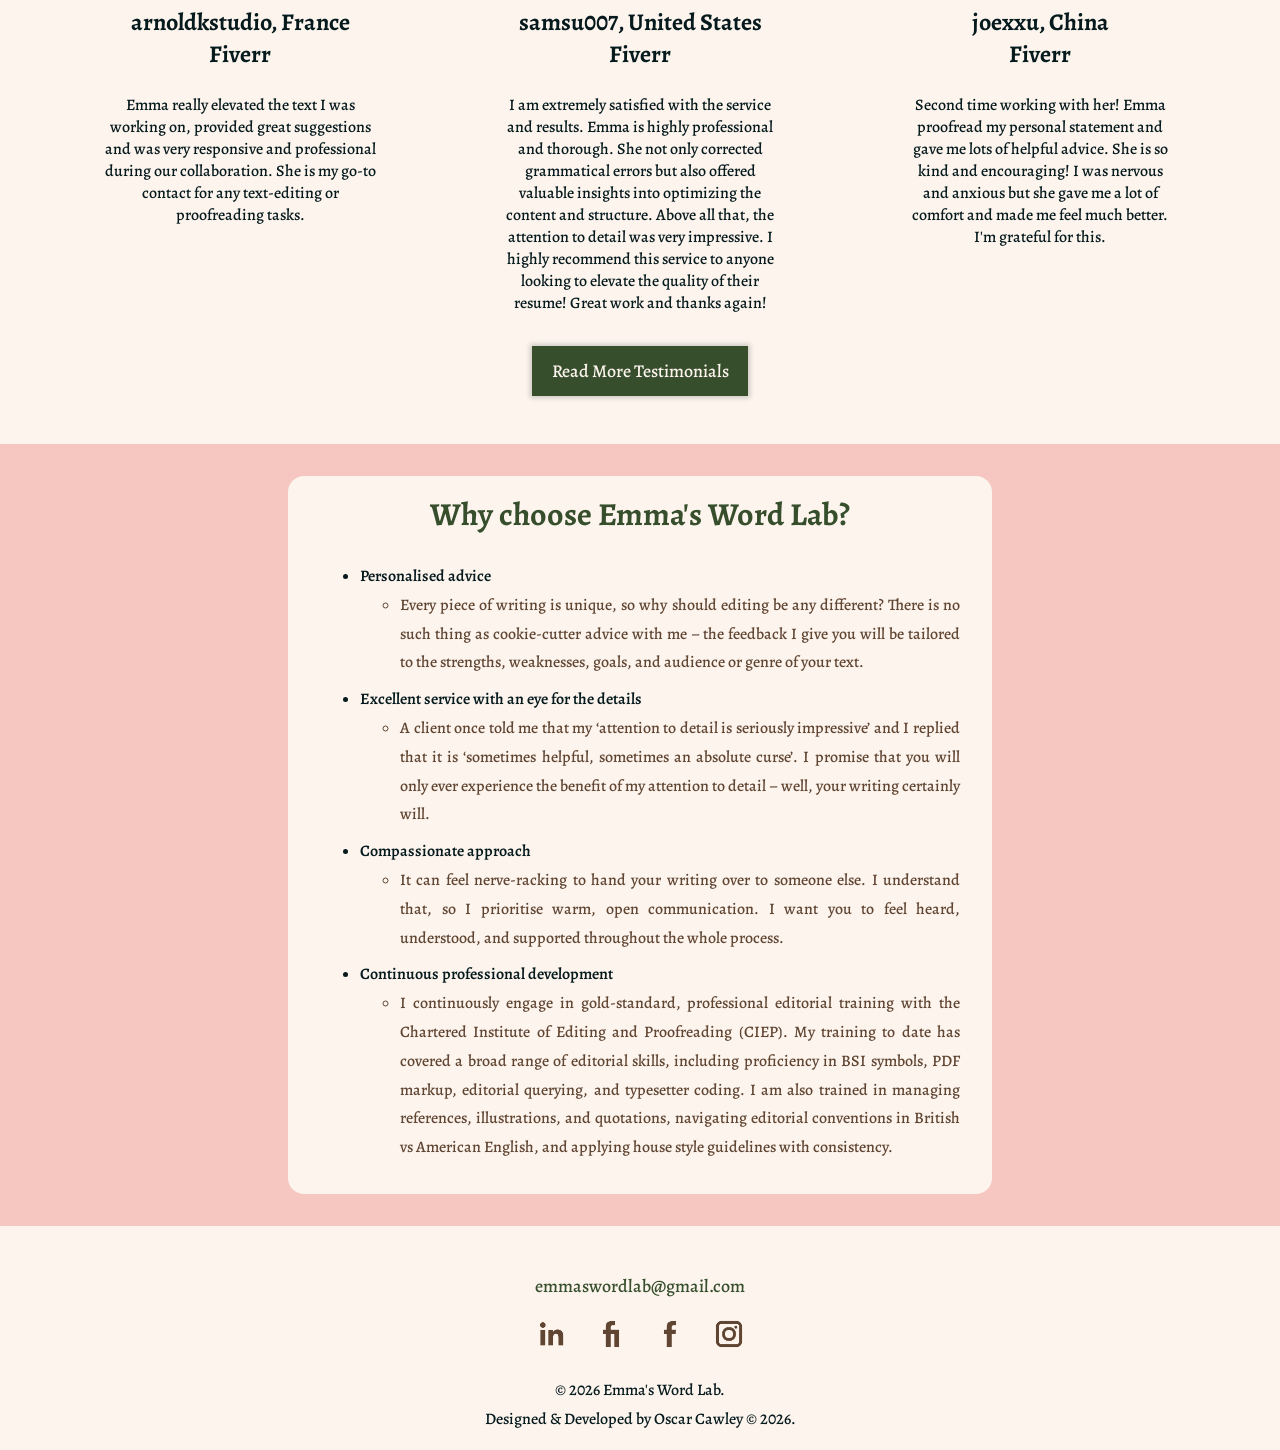
==== commit 696f91ab: "Changes to colour pallete, and added emmas photo to the home page" ====
--- a/index.html
+++ b/index.html
@@ -122,6 +122,7 @@
                 <p>Hi, I’m Emma, and I’m a freelance proofreader and editor, using my keen eye for detail to make a positive impact in people’s lives. Fictional works are my speciality, but I am very flexible and will gladly sink my teeth into a wide range of texts, including blog posts, articles, websites, and application materials like CVs. I channel my lifelong perfectionism and love for language and literature, as well as my professional training, into helping others with their work. I engage in continuous professional development through the gold-standard editorial training provided by the Chartered Institute of Editing and Proofreading (CIEP).</p>
                 <a href="about.html"><button class="w-button">Read More</button></a>
             </div>
+            <img src="images/photo.png" alt="Emma, freelance proofreader and editor">
         </section>
 
         <section id="why">
--- a/css/base.css
+++ b/css/base.css
@@ -1,4 +1,17 @@
 @import url('https://fonts.googleapis.com/css2?family=Alegreya:ital,wght@0,400..900;1,400..900&display=swap');
+
+:root {
+    --color-rose-light: #f6c6c1;
+    --color-rose: #d68f87;
+    --color-sage: #6f8665;
+    --color-forest: #374e2d;
+    --color-peach: #f4bb9d;
+    --color-terracotta: #cd7242;
+    --color-taupe: #8b6754;
+    --color-brown: #604533;
+    --color-background: #fdf5ed;
+    --color-text: #061a1e;
+}
 
 @keyframes bounce {
 
@@ -25,6 +38,8 @@
     font-feature-settings: "lnum";
     min-width: 320px;
     margin: 0;
+    background-color: var(--color-background);
+    color: var(--color-text);
 }
 
 header {
@@ -41,7 +56,7 @@
 
 header h3 {
     display: inline-block;
-    color: #a132cd;
+    color: var(--color-forest);
     word-spacing: 3rem;
     font-size: 18px;
     font-weight: 400;
@@ -50,25 +65,25 @@
 }
 
 header nav a {
-    color: black;
+    color: var(--color-text);
     padding: 0 1rem;
     font-size: 20px;
     text-decoration: none;
 }
 
 header nav a.active {
-    color: #a132cd;
+    color: var(--color-forest);
 }
 
 header nav a:hover {
-    color: white;
-    box-shadow: 0 2px 8px rgba(0, 0, 0, 0.25);
+    color: var(--color-background);
+    box-shadow: 0 2px 8px rgba(6, 26, 30, 0.25);
     border-radius: 6px;
-    background-color: #a132cd;
+    background-color: var(--color-forest);
 }
 
 header nav a:active {
-    background-color: #a132cd;
+    background-color: var(--color-sage);
 }
 
 header #main-nav ul {
@@ -119,27 +134,35 @@
     font-weight: 500;
     font-family: "Alegreya";
     width: fit-content;
-    box-shadow: 0 0 5px 2px rgba(0, 0, 0, 0.2);
+    box-shadow: 0 0 5px 2px rgba(6, 26, 30, 0.2);
+    background-color: var(--color-forest);
+    color: var(--color-background);
 }
 
 .w-button:hover {
     animation: bounce 1s ease infinite;
     cursor: pointer;
+    background-color: var(--color-sage);
+    color: var(--color-text);
 }
 
 .w-button:active {
-    background-color: #a132cd;
-    color: white;
-}
-
-.w-button {
-    background-color: white;
-    color: #a132cd;
+    background-color: var(--color-rose);
+    color: var(--color-text);
 }
 
 .hyperlink {
     text-decoration: none;
-    color: #a132cd;
+    color: var(--color-forest);
+}
+
+.hyperlink:hover {
+    color: var(--color-brown);
+}
+
+:focus-visible {
+    outline: 3px solid var(--color-terracotta);
+    outline-offset: 3px;
 }
 
 section {
@@ -166,7 +189,7 @@
 h2 {
     margin-top: 0;
     font-size: 32px;
-    color: #a132cd;
+    color: var(--color-forest);
 }
 
 h3 {
@@ -195,7 +218,7 @@
     opacity: 0;
     visibility: hidden;
     transition: opacity .35s, visibility .35s;
-    background: black;
+    background: var(--color-text);
     z-index: 3;
     pointer-events: none;
 }
@@ -214,11 +237,11 @@
         height: 3rem;
         background: linear-gradient(
             to bottom, 
-            #d69ce7, #d69ce7 20%, 
-            white 20%, white 40%, 
-            #d69ce7 40%, #d69ce7 60%, 
-            white 60%, white 80%, 
-            #d69ce7 80%, #d69ce7 100%);
+            var(--color-forest), var(--color-forest) 20%,
+            var(--color-rose-light) 20%, var(--color-rose-light) 40%,
+            var(--color-forest) 40%, var(--color-forest) 60%,
+            var(--color-rose-light) 60%, var(--color-rose-light) 80%,
+            var(--color-forest) 80%, var(--color-forest) 100%);
         position: absolute;
         top: 0;
         right: 0;
@@ -233,7 +256,7 @@
         left: 100%;
         width: 15rem;
         height: 100%;
-        background-color: white;
+        background-color: var(--color-background);
         padding: 0px 1rem;
         box-sizing: border-box;
         z-index: 4;
--- a/css/index.css
+++ b/css/index.css
@@ -8,8 +8,16 @@
 #intro div {
     box-sizing: border-box;
     max-width: 27rem;
-    background-color: #d69ce7;
+    background-color: var(--color-rose-light);
     padding: 2.5rem;
+}
+
+#intro img {
+    width: 27rem;
+    max-width: 85vw;
+    aspect-ratio: 1;
+    object-fit: cover;
+    border-radius: 0.5rem;
 }
 
 #intro p {
@@ -20,11 +28,11 @@
     display: flex;
     flex-direction: column;
     align-items: center;
-    background-color: #d69ce7;
+    background-color: var(--color-peach);
 }
 
 #why h2 {
-    color: black;
+    color: var(--color-forest);
     font-size: 30px;
     font-weight: 500;
     margin: 2.5rem 0;
@@ -84,12 +92,12 @@
     flex-direction: row;
     align-items: center;
     justify-content: center;
-    background-color: #d69ce7;
+    background-color: var(--color-rose-light);
     padding: 2rem;
 }
 
 #info div {
-    background-color: white;
+    background-color: var(--color-background);
     border: none;
     border-radius: 1rem;
     max-width: 640px;
@@ -98,7 +106,7 @@
 }
 
 #info h2 span {
-    color: #a132cd;
+    color: var(--color-forest);
 }
 
 .lead {
@@ -107,7 +115,7 @@
 }
 
 .bullet {
-    color: rgb(68, 68, 68);
+    color: var(--color-brown);
 }
 
 @media (max-width: 1450px) {
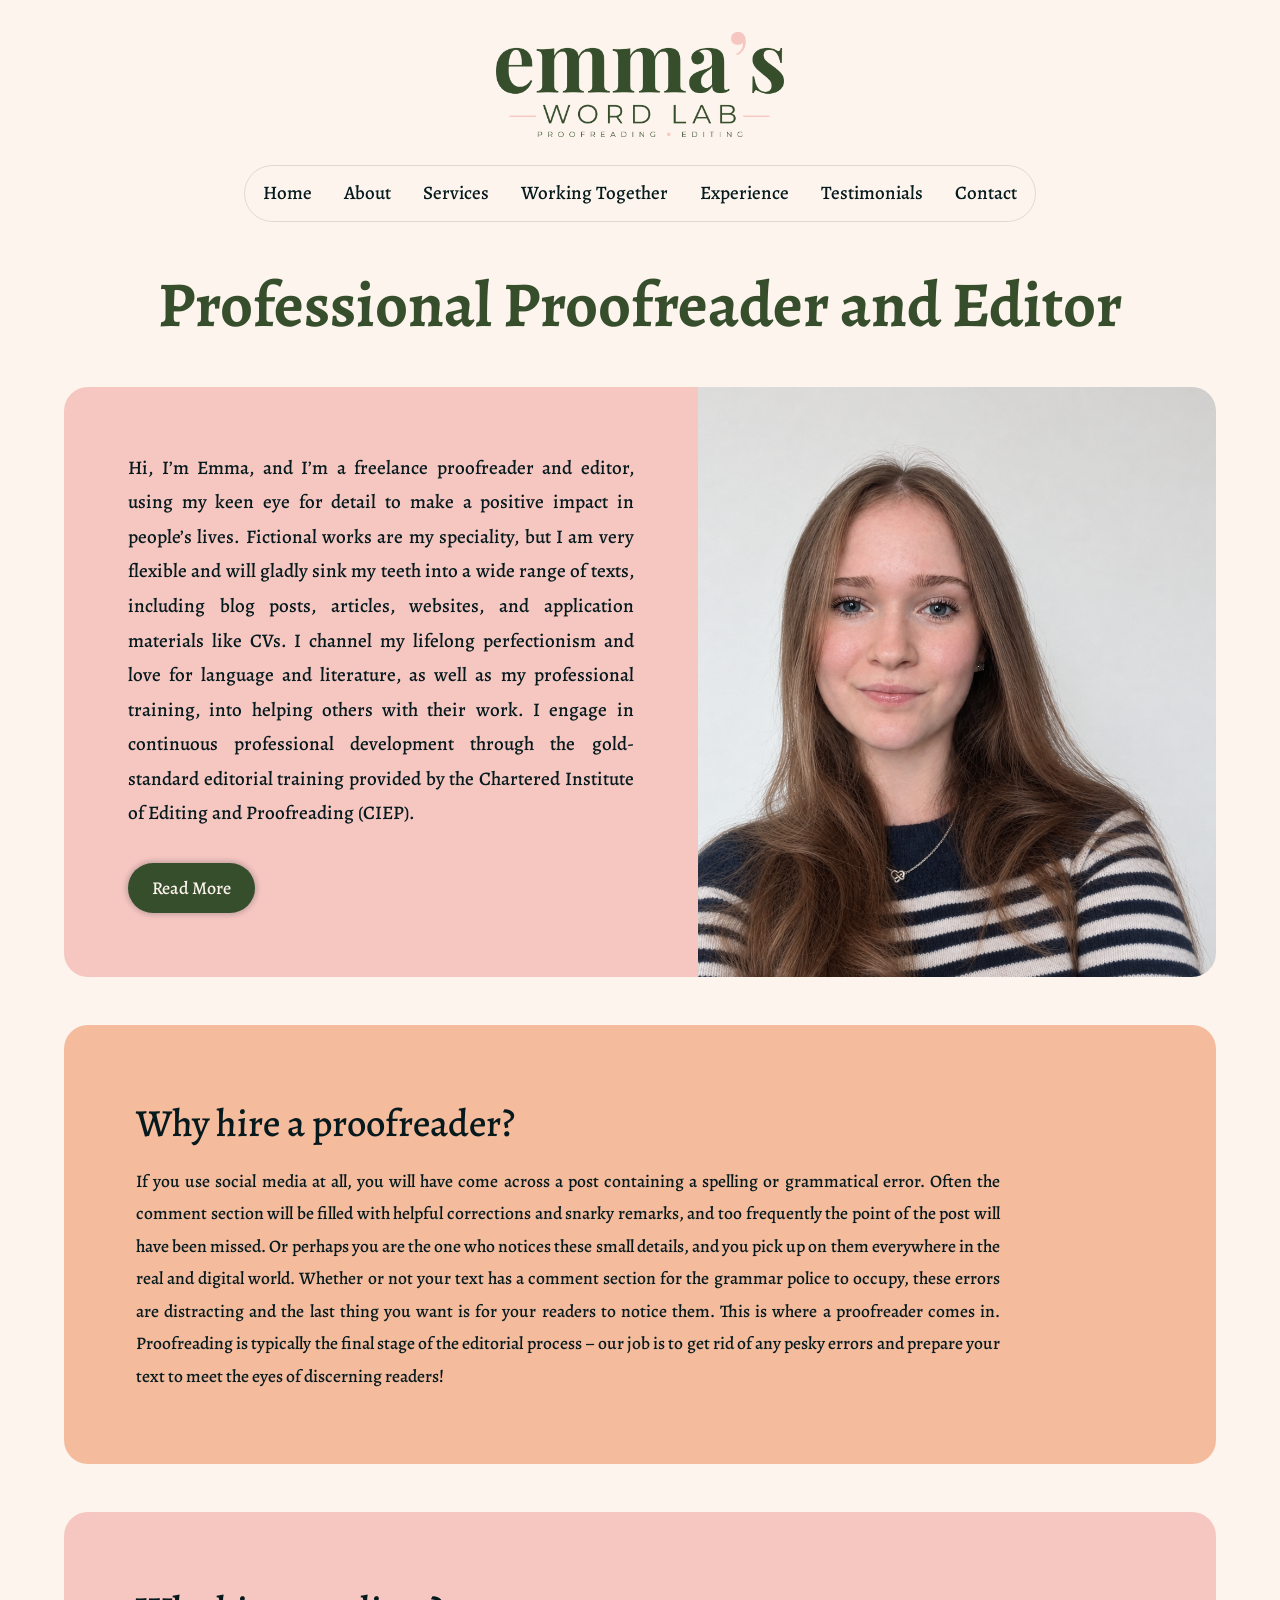
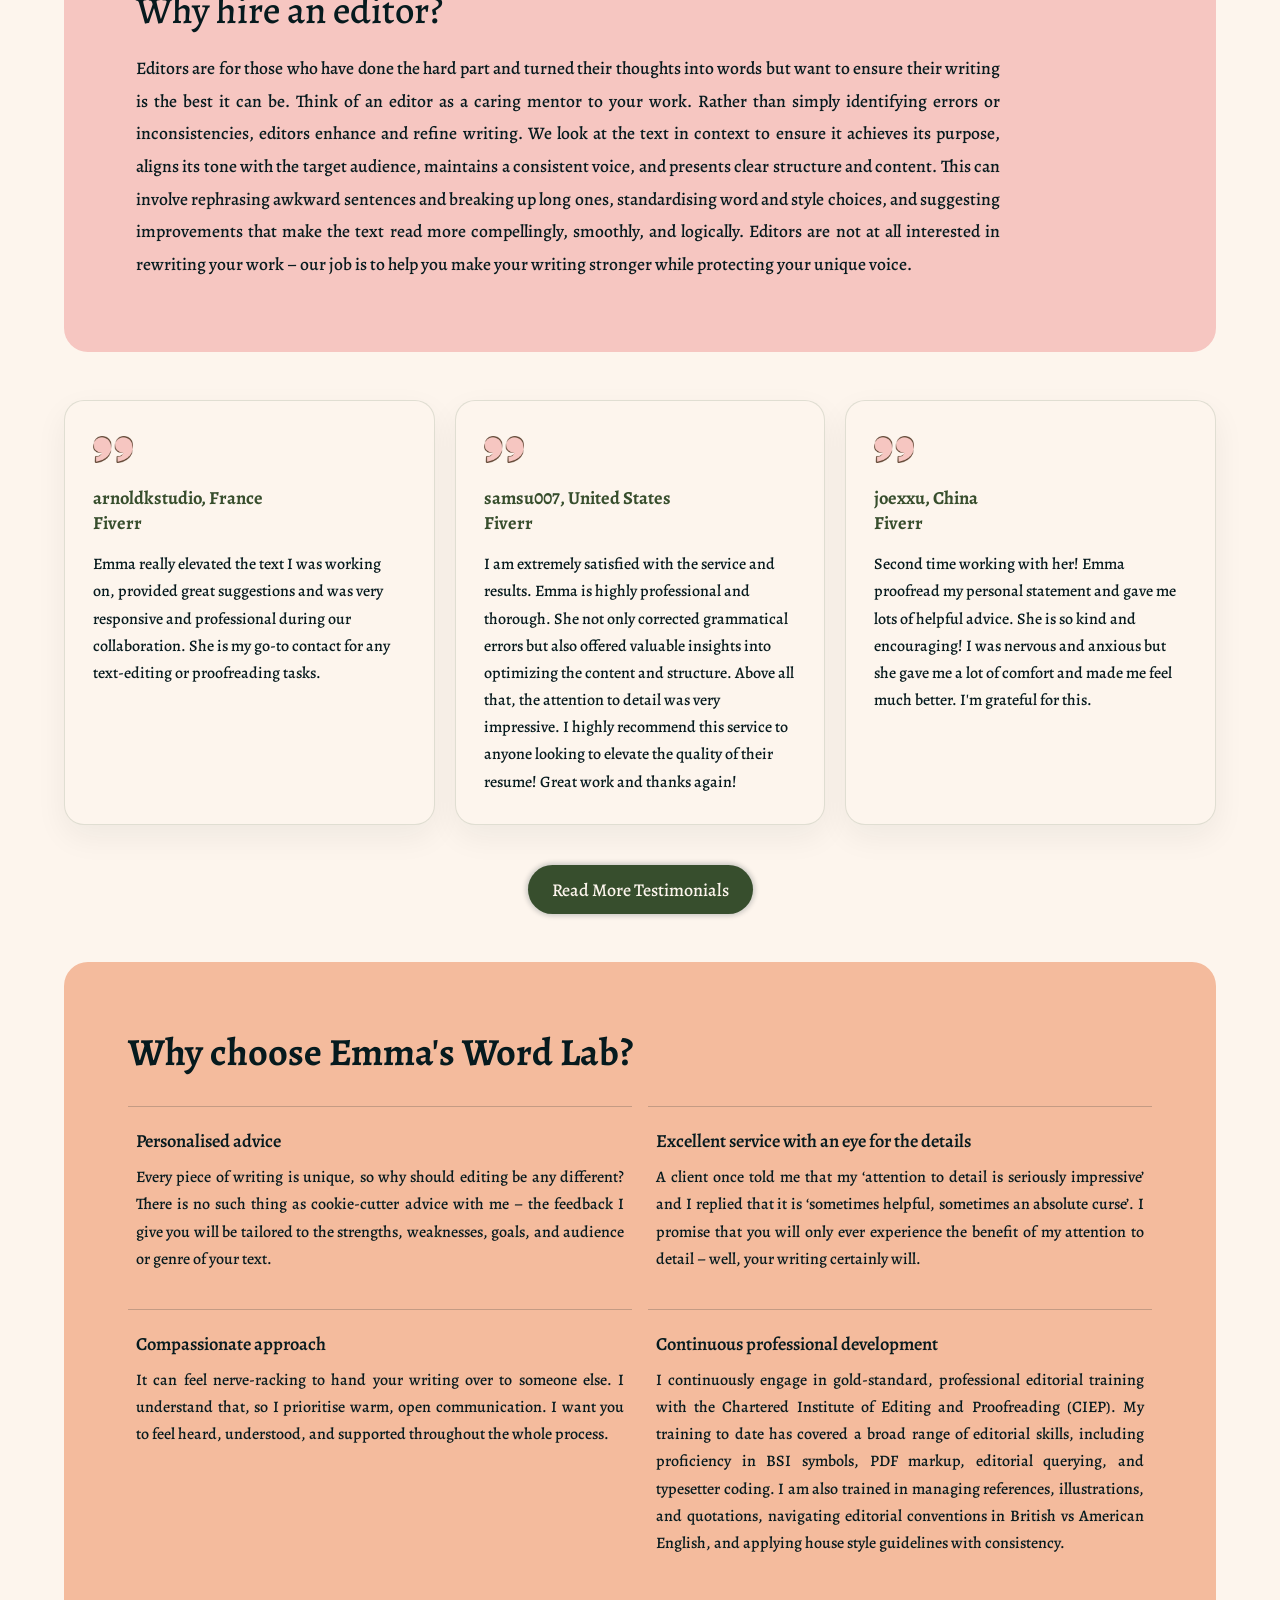
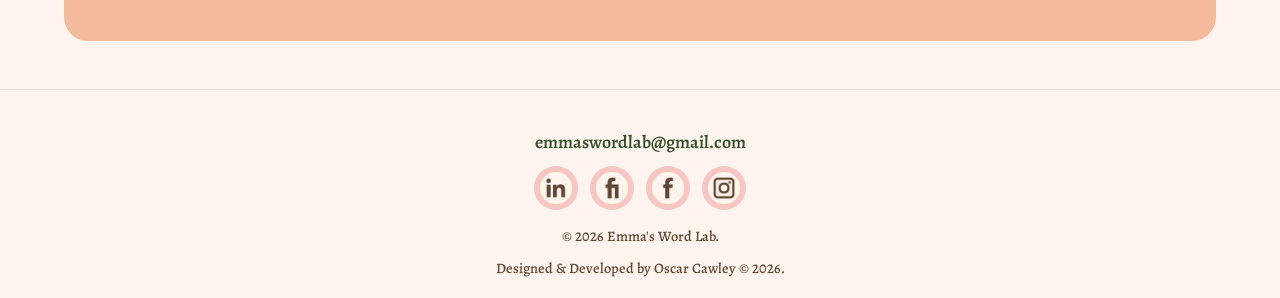
==== commit 0c6c77b9: "Revamped the home page, including the nav, footer, and burger menu" ====
--- a/index.html
+++ b/index.html
@@ -130,6 +130,11 @@
             <p>If you use social media at all, you will have come across a post containing a spelling or grammatical error. Often the comment section will be filled with helpful corrections and snarky remarks, and too frequently the point of the post will have been missed. Or perhaps you are the one who notices these small details, and you pick up on them everywhere in the real and digital world. Whether or not your text has a comment section for the grammar police to occupy, these errors are distracting and the last thing you want is for your readers to notice them. This is where a proofreader comes in. Proofreading is typically the final stage of the editorial process – our job is to get rid of any pesky errors and prepare your text to meet the eyes of discerning readers!</p>
         </section>
 
+        <section id="why-editor">
+            <h2>Why hire an editor?</h2>
+            <p>Editors are for those who have done the hard part and turned their thoughts into words but want to ensure their writing is the best it can be. Think of an editor as a caring mentor to your work. Rather than simply identifying errors or inconsistencies, editors enhance and refine writing. We look at the text in context to ensure it achieves its purpose, aligns its tone with the target audience, maintains a consistent voice, and presents clear structure and content. This can involve rephrasing awkward sentences and breaking up long ones, standardising word and style choices, and suggesting improvements that make the text read more compellingly, smoothly, and logically. Editors are not at all interested in rewriting your work – our job is to help you make your writing stronger while protecting your unique voice.</p>
+        </section>
+
         <section id="testimonials">
             <div class="flex">
                 <div class="testimonial">
@@ -155,17 +160,22 @@
             <div>
                 <h2>Why choose <span>Emma's Word Lab?</span></h2>
                 <ul>
-                    <li class="lead">Personalised advice</li>
-                    <ul><li class="bullet">Every piece of writing is unique, so why should editing be any different? There is no such thing as cookie-cutter advice with me – the feedback I give you will be tailored to the strengths, weaknesses, goals, and audience or genre of your text.</li></ul>
-                
-                    <li class="lead">Excellent service with an eye for the details</li>
-                    <ul><li class="bullet">A client once told me that my ‘attention to detail is seriously impressive’ and I replied that it is ‘sometimes helpful, sometimes an absolute curse’. I promise that you will only ever experience the benefit of my attention to detail – well, your writing certainly will.</li></ul>
-                
-                    <li class="lead">Compassionate approach</li>
-                    <ul><li class="bullet">It can feel nerve-racking to hand your writing over to someone else. I understand that, so I prioritise warm, open communication. I want you to feel heard, understood, and supported throughout the whole process.</li></ul>
-                
-                    <li class="lead">Continuous professional development</li>
-                    <ul><li class="bullet">I continuously engage in gold-standard, professional editorial training with the Chartered Institute of Editing and Proofreading (CIEP). My training to date has covered a broad range of editorial skills, including proficiency in BSI symbols, PDF markup, editorial querying, and typesetter coding. I am also trained in managing references, illustrations, and quotations, navigating editorial conventions in British vs American English, and applying house style guidelines with consistency.</li></ul>
+                    <li class="info-card">
+                        <p class="lead">Personalised advice</p>
+                        <p class="bullet">Every piece of writing is unique, so why should editing be any different? There is no such thing as cookie-cutter advice with me – the feedback I give you will be tailored to the strengths, weaknesses, goals, and audience or genre of your text.</p>
+                    </li>
+                    <li class="info-card">
+                        <p class="lead">Excellent service with an eye for the details</p>
+                        <p class="bullet">A client once told me that my ‘attention to detail is seriously impressive’ and I replied that it is ‘sometimes helpful, sometimes an absolute curse’. I promise that you will only ever experience the benefit of my attention to detail – well, your writing certainly will.</p>
+                    </li>
+                    <li class="info-card">
+                        <p class="lead">Compassionate approach</p>
+                        <p class="bullet">It can feel nerve-racking to hand your writing over to someone else. I understand that, so I prioritise warm, open communication. I want you to feel heard, understood, and supported throughout the whole process.</p>
+                    </li>
+                    <li class="info-card">
+                        <p class="lead">Continuous professional development</p>
+                        <p class="bullet">I continuously engage in gold-standard, professional editorial training with the Chartered Institute of Editing and Proofreading (CIEP). My training to date has covered a broad range of editorial skills, including proficiency in BSI symbols, PDF markup, editorial querying, and typesetter coding. I am also trained in managing references, illustrations, and quotations, navigating editorial conventions in British vs American English, and applying house style guidelines with consistency.</p>
+                    </li>
                 </ul>
             </div>
             
--- a/css/base.css
+++ b/css/base.css
@@ -36,7 +36,7 @@
     font-family: "Alegreya";
     font-weight: 500;
     font-feature-settings: "lnum";
-    min-width: 320px;
+    min-width: 0;
     margin: 0;
     background-color: var(--color-background);
     color: var(--color-text);
@@ -137,18 +137,21 @@
     box-shadow: 0 0 5px 2px rgba(6, 26, 30, 0.2);
     background-color: var(--color-forest);
     color: var(--color-background);
+    cursor: pointer;
+    transition: background-color 180ms ease, color 180ms ease, transform 180ms ease, box-shadow 180ms ease;
 }
 
 .w-button:hover {
-    animation: bounce 1s ease infinite;
-    cursor: pointer;
     background-color: var(--color-sage);
     color: var(--color-text);
+    transform: translateY(-2px);
+    box-shadow: 0 0.5rem 1rem rgba(6, 26, 30, 0.16);
 }
 
 .w-button:active {
     background-color: var(--color-rose);
     color: var(--color-text);
+    transform: translateY(0);
 }
 
 .hyperlink {
@@ -232,21 +235,40 @@
 @media (max-width: 900px) {
     #hamburger-menu {
         display: block;
-        border: none;
+        box-sizing: border-box;
         width: 3rem;
         height: 3rem;
-        background: linear-gradient(
-            to bottom, 
-            var(--color-forest), var(--color-forest) 20%,
-            var(--color-rose-light) 20%, var(--color-rose-light) 40%,
-            var(--color-forest) 40%, var(--color-forest) 60%,
-            var(--color-rose-light) 60%, var(--color-rose-light) 80%,
-            var(--color-forest) 80%, var(--color-forest) 100%);
-        position: absolute;
-        top: 0;
-        right: 0;
-        margin: 2rem;
+        padding: 0;
+        border: 1px solid rgba(6, 26, 30, 0.14);
+        border-radius: 0.85rem;
+        background-color: rgba(253, 245, 237, 0.94);
+        background-image:
+            linear-gradient(var(--color-forest), var(--color-forest)),
+            linear-gradient(var(--color-forest), var(--color-forest)),
+            linear-gradient(var(--color-forest), var(--color-forest));
+        background-repeat: no-repeat;
+        background-size: 1.35rem 2px;
+        background-position: center calc(50% - 7px), center, center calc(50% + 7px);
+        position: fixed;
+        top: clamp(0.5rem, 3vw, 1.5rem);
+        right: clamp(0.5rem, 3vw, 1.5rem);
+        z-index: 5;
         cursor: pointer;
+        box-shadow: 0 0.25rem 0.8rem rgba(6, 26, 30, 0.1);
+        transition: background-color 180ms ease, box-shadow 180ms ease;
+    }
+
+    #hamburger-menu:hover {
+        background-color: var(--color-rose-light);
+        box-shadow: 0 0.35rem 1rem rgba(6, 26, 30, 0.14);
+    }
+
+    #hamburger-input:checked + #hamburger-menu {
+        background-image:
+            linear-gradient(45deg, transparent 47%, var(--color-forest) 48% 53%, transparent 54%),
+            linear-gradient(-45deg, transparent 47%, var(--color-forest) 48% 53%, transparent 54%);
+        background-size: 1.25rem 1.25rem;
+        background-position: center;
     }
     
     #sidebar-menu {
@@ -254,22 +276,28 @@
         position: fixed;
         top: 0;
         left: 100%;
-        width: 15rem;
+        width: min(20rem, 85vw);
         height: 100%;
         background-color: var(--color-background);
-        padding: 0px 1rem;
+        padding: 5.5rem 1.5rem 2rem;
         box-sizing: border-box;
         z-index: 4;
-        transition: 0.3s;
+        border-left: 1px solid rgba(6, 26, 30, 0.12);
+        box-shadow: -1rem 0 2.5rem rgba(6, 26, 30, 0.12);
+        transition: transform 240ms ease;
         cursor: default;
     }
     
     #sidebar-menu h3 {
         text-align: center;
+        color: var(--color-forest);
         font-weight: 600;
-        font-size: 30px;
+        font-size: 1.25rem;
         font-style: normal;
-        margin: 2rem auto 1rem auto;
+        letter-spacing: 0.12em;
+        margin: 0 auto 1.5rem;
+        padding-bottom: 1rem;
+        border-bottom: 1px solid rgba(6, 26, 30, 0.12);
         width: 100%;
     }
     
@@ -281,12 +309,29 @@
     #sidebar-menu li {
         list-style-type: none;
         padding: 0;
-        margin-top: 1rem;
+        margin: 0.35rem 0;
+    }
+
+    #sidebar-menu a {
+        display: block;
+        border-radius: 0.75rem;
+        padding: 0.75rem 1rem;
+        color: var(--color-text);
+        font-size: 1.05rem;
+        text-decoration: none;
+        transition: color 160ms ease, background-color 160ms ease;
+    }
+
+    #sidebar-menu a:hover,
+    #sidebar-menu a.active {
+        color: var(--color-forest);
+        background-color: var(--color-rose-light);
+        box-shadow: none;
     }
 
     
     #hamburger-input:checked ~ #sidebar-menu {
-    transform: translateX(-15rem);
+        transform: translateX(-100%);
 }
     
     #hamburger-input:checked ~ .overlay{
@@ -330,23 +375,13 @@
     #hamburger-menu {
         width: 2.5rem;
         height: 2.5rem;
-        margin: 1.75rem;
-    }
-
-    #sidebar-menu {
-        width: 13rem;
-    }
-
-    #sidebar-menu h3 {
-        font-size: 27px;
-    }
-
-    #sidebar-menu a {
-        font-size: 18px;
+        top: 0.35rem;
+        right: 0.35rem;
+        background-size: 1.2rem 2px;
     }
 
     #hamburger-input:checked ~ #sidebar-menu {
-    transform: translateX(-13rem);
+        transform: translateX(-100%);
 }
 
     footer a {
@@ -387,28 +422,6 @@
         word-spacing: 1.5rem;
     }
 
-    #hamburger-menu {
-        width: 2.25rem;
-        height: 2.25rem;
-        margin: 1.25rem;
-    }
-
-    #sidebar-menu {
-        width: 12rem;
-    }
-
-    #sidebar-menu h3 {
-        font-size: 25px;
-    }
-
-    #sidebar-menu a {
-        font-size: 17px;
-    }
-
-    #hamburger-input:checked ~ #sidebar-menu {
-    transform: translateX(-12rem);
-}
-
     footer a {
         font-size: 15px;
     }
@@ -463,12 +476,6 @@
         word-spacing: 1.25rem;
     }
 
-    #hamburger-menu {
-        width: 2rem;
-        height: 2rem;
-        margin: 1rem;
-    }
-
     footer a {
         font-size: 14px;
     }
@@ -483,9 +490,3 @@
         font-size: 14px;
     }
 }
-
-@media (max-width: 327px) {
-    #hamburger-menu {
-        margin-right: 0.8rem;
-    }
-}
--- a/css/index.css
+++ b/css/index.css
@@ -31,7 +31,8 @@
     background-color: var(--color-peach);
 }
 
-#why h2 {
+#why h2,
+#why-editor h2 {
     color: var(--color-forest);
     font-size: 30px;
     font-weight: 500;
@@ -191,4 +192,471 @@
     #info ul {
         padding-left: 10px;
     }
+}
+
+header {
+    gap: 1.75rem;
+    margin-bottom: 3rem;
+}
+
+header > a {
+    display: block;
+    line-height: 0;
+}
+
+header img {
+    width: min(18rem, 60vw);
+    margin-top: 2rem;
+}
+
+header #main-nav ul {
+    flex-wrap: wrap;
+    justify-content: center;
+    gap: 0.2rem;
+}
+
+header #main-nav {
+    padding: 0.25rem;
+    border: 1px solid rgba(6, 26, 30, 0.12);
+    border-radius: 999px;
+}
+
+header nav a {
+    display: block;
+    border-radius: 999px;
+    padding: 0.55rem 0.9rem;
+    font-size: 19px;
+    transition: color 180ms ease, background-color 180ms ease, transform 180ms ease, box-shadow 180ms ease;
+}
+
+header nav a:hover,
+header nav a:active {
+    border-radius: 999px;
+}
+
+header nav a:hover {
+    box-shadow: none;
+}
+
+header nav a.active {
+    background-color: var(--color-rose-light);
+}
+
+main {
+    display: flex;
+    flex-direction: column;
+    gap: clamp(2rem, 4vw, 3rem);
+    width: min(100% - 3rem, 72rem);
+    margin: 0 auto;
+}
+
+main > section {
+    margin: 0;
+}
+
+main > h1 {
+    width: 100%;
+    margin: 0;
+    color: var(--color-forest);
+    font-size: clamp(2.5rem, 5vw, 4.25rem);
+    line-height: 1.08;
+    text-align: center;
+    animation: home-enter 700ms ease both;
+}
+
+#intro {
+    display: grid;
+    grid-template-columns: minmax(0, 1.1fr) minmax(18rem, 0.9fr);
+    align-items: stretch;
+    justify-content: initial;
+    margin: 0;
+    animation: home-enter 800ms 100ms ease both;
+}
+
+#intro div {
+    display: flex;
+    flex-direction: column;
+    align-items: flex-start;
+    justify-content: center;
+    max-width: none;
+    padding: clamp(2rem, 5vw, 4rem);
+    border-radius: 1.5rem 0 0 1.5rem;
+    background-color: var(--color-rose-light);
+}
+
+#intro p {
+    margin: 0 0 1.5rem;
+    font-size: clamp(1.05rem, 1.5vw, 1.2rem);
+    line-height: 1.8;
+}
+
+#intro div > a {
+    text-decoration: none;
+}
+
+#intro .w-button,
+#testimonials .w-button {
+    border-radius: 999px;
+    padding: 0.8rem 1.5rem;
+    transition: background-color 180ms ease, color 180ms ease, transform 180ms ease;
+}
+
+#intro .w-button:hover,
+#testimonials .w-button:hover {
+    animation: none;
+    transform: translateY(-2px);
+}
+
+#intro img {
+    width: 100%;
+    max-width: none;
+    min-width: 0;
+    height: 100%;
+    min-height: 28rem;
+    aspect-ratio: auto;
+    object-fit: cover;
+    object-position: center 35%;
+    border-radius: 0 1.5rem 1.5rem 0;
+}
+
+#why {
+    align-items: flex-start;
+    padding: clamp(2.5rem, 6vw, 4.5rem);
+    border-radius: 1.5rem;
+    background-color: var(--color-peach);
+    text-align: left;
+}
+
+#why-editor {
+    display: flex;
+    flex-direction: column;
+    align-items: flex-start;
+    padding: clamp(2.5rem, 6vw, 4.5rem);
+    border-radius: 1.5rem;
+    background-color: var(--color-rose-light);
+    text-align: left;
+}
+
+#why h2,
+#why-editor h2 {
+    margin: 0 0 1rem;
+    color: var(--color-text);
+    font-size: clamp(1.8rem, 3vw, 2.4rem);
+}
+
+#why p,
+#why-editor p {
+    max-width: 54rem;
+    margin: 0;
+    font-size: 1.1rem;
+    line-height: 1.85;
+}
+
+#testimonials {
+    margin: 0;
+}
+
+#testimonials .flex {
+    display: grid;
+    grid-template-columns: repeat(3, minmax(0, 1fr));
+    gap: 1.25rem;
+    max-width: none;
+    width: 100%;
+    margin-bottom: 2rem;
+}
+
+.testimonial {
+    box-sizing: border-box;
+    align-items: flex-start;
+    margin: 0;
+    padding: 1.75rem;
+    border: 1px solid rgba(55, 78, 45, 0.14);
+    border-radius: 1.25rem;
+    background-color: var(--color-background);
+    box-shadow: 0 0.75rem 2rem rgba(6, 26, 30, 0.06);
+    transition: transform 200ms ease, box-shadow 200ms ease;
+}
+
+.testimonial:hover {
+    transform: translateY(-4px);
+    box-shadow: 0 1rem 2.5rem rgba(6, 26, 30, 0.1);
+}
+
+.testimonial img {
+    width: 2.5rem;
+    height: 2.5rem;
+    object-fit: contain;
+}
+
+.testimonial h3 {
+    margin: 1rem 0;
+    color: var(--color-forest);
+    font-size: 1.15rem;
+    text-align: left;
+}
+
+.testimonial p {
+    max-width: none;
+    min-width: 0;
+    font-size: 1rem;
+    line-height: 1.7;
+    text-align: left;
+}
+
+#info {
+    justify-content: center;
+    margin: 0;
+    padding: clamp(2.5rem, 6vw, 4rem);
+    border-radius: 1.5rem;
+    background-color: var(--color-peach);
+}
+
+#info div {
+    box-sizing: border-box;
+    width: 100%;
+    max-width: none;
+    margin: 0;
+    padding: 0;
+    background: none;
+}
+
+#info h2 {
+    margin: 0 0 1.75rem;
+    color: var(--color-text);
+    font-size: clamp(1.8rem, 3vw, 2.4rem);
+    text-align: left;
+}
+
+#info h2 span {
+    color: var(--color-text);
+}
+
+#info ul {
+    display: grid;
+    grid-template-columns: repeat(2, minmax(0, 1fr));
+    gap: 1rem;
+    margin: 0;
+    padding: 0;
+    list-style: none;
+}
+
+.info-card {
+    padding: 1.25rem 0.5rem;
+    border-top: 1px solid rgba(6, 26, 30, 0.2);
+}
+
+.info-card .lead {
+    margin: 0 0 0.5rem;
+    color: var(--color-text);
+    font-size: 1.15rem;
+    text-align: left;
+}
+
+.info-card .bullet {
+    margin: 0;
+    color: var(--color-text);
+    line-height: 1.7;
+}
+
+body > footer {
+    gap: 0.75rem;
+    margin: clamp(2rem, 4vw, 3rem) 0 0;
+    padding: 2.5rem 1.5rem 1.25rem;
+    border-top: 1px solid rgba(55, 78, 45, 0.15);
+}
+
+body > footer > a {
+    margin: 0;
+    font-weight: 600;
+    transition: color 180ms ease;
+}
+
+body > footer > div {
+    display: flex;
+    align-items: center;
+    gap: 0.75rem;
+    margin: 0 0 0.25rem;
+}
+
+body > footer > div a {
+    display: grid;
+    width: 2.75rem;
+    height: 2.75rem;
+    place-items: center;
+    margin: 0;
+    border-radius: 50%;
+    background-color: var(--color-rose-light);
+    transition: transform 180ms ease, background-color 180ms ease;
+}
+
+body > footer > div a:hover {
+    transform: translateY(-3px);
+    background-color: var(--color-peach);
+}
+
+body > footer > div img {
+    width: 2rem;
+    height: 2rem;
+    margin: 0;
+    object-fit: contain;
+}
+
+body > footer p {
+    color: var(--color-brown);
+    font-size: 0.9rem;
+    line-height: 1.4;
+    text-align: center;
+}
+
+@keyframes home-enter {
+    from {
+        opacity: 0;
+        transform: translateY(14px);
+    }
+
+    to {
+        opacity: 1;
+        transform: translateY(0);
+    }
+}
+
+@media (max-width: 900px) {
+    header {
+        gap: 1rem;
+    }
+
+    #intro {
+        grid-template-columns: minmax(0, 1fr) minmax(15rem, 0.85fr);
+    }
+
+    #intro div {
+        margin: 0;
+        padding: 2rem;
+    }
+
+    #intro img {
+        min-height: 24rem;
+    }
+
+    #testimonials .flex {
+        grid-template-columns: 1fr;
+        max-width: 38rem;
+    }
+
+    .testimonial {
+        padding: 1.5rem;
+    }
+
+    .testimonial:nth-of-type(2) {
+        margin: 0;
+    }
+}
+
+@media (max-width: 650px) {
+    header {
+        gap: 0.75rem;
+        margin-bottom: 2rem;
+    }
+
+    header img {
+        width: min(15rem, 60vw);
+        margin-top: 1.5rem;
+    }
+
+    main {
+        gap: 2rem;
+        width: min(100% - 2rem, 42rem);
+    }
+
+    main > h1 {
+        font-size: clamp(2.25rem, 10vw, 3.5rem);
+    }
+
+    #intro {
+        grid-template-columns: 1fr;
+    }
+
+    #intro div {
+        order: 2;
+        padding: 1.75rem;
+        border-radius: 0 0 1.25rem 1.25rem;
+    }
+
+    #intro img {
+        order: 1;
+        width: 100%;
+        height: auto;
+        min-height: 0;
+        aspect-ratio: 1.15;
+        object-position: center 32%;
+        border-radius: 1.25rem 1.25rem 0 0;
+    }
+
+    #why,
+    #why-editor {
+        padding: 2rem 1.5rem;
+        border-radius: 1.25rem;
+    }
+
+    #why p,
+    #why-editor p {
+        margin: 0;
+    }
+
+    #testimonials .flex {
+        gap: 1rem;
+    }
+
+    #info {
+        padding: 2rem 1.5rem;
+    }
+
+    #info ul {
+        grid-template-columns: 1fr;
+    }
+
+    .info-card {
+        padding: 1rem 0.25rem;
+    }
+
+    body > footer > div a {
+        width: 2.5rem;
+        height: 2.5rem;
+    }
+
+    body > footer > div img {
+        width: 1.75rem;
+        height: 1.75rem;
+    }
+
+}
+
+@media (max-width: 500px) {
+    body > footer > div {
+        gap: 0.5rem;
+    }
+
+    body > footer > div a {
+        width: 2.25rem;
+        height: 2.25rem;
+    }
+
+    body > footer > div img {
+        width: 1.5rem;
+        height: 1.5rem;
+    }
+}
+
+@media (prefers-reduced-motion: reduce) {
+    #intro,
+    main > h1 {
+        animation: none;
+    }
+
+    *,
+    *::before,
+    *::after {
+        scroll-behavior: auto !important;
+        transition-duration: 0.01ms !important;
+    }
 }
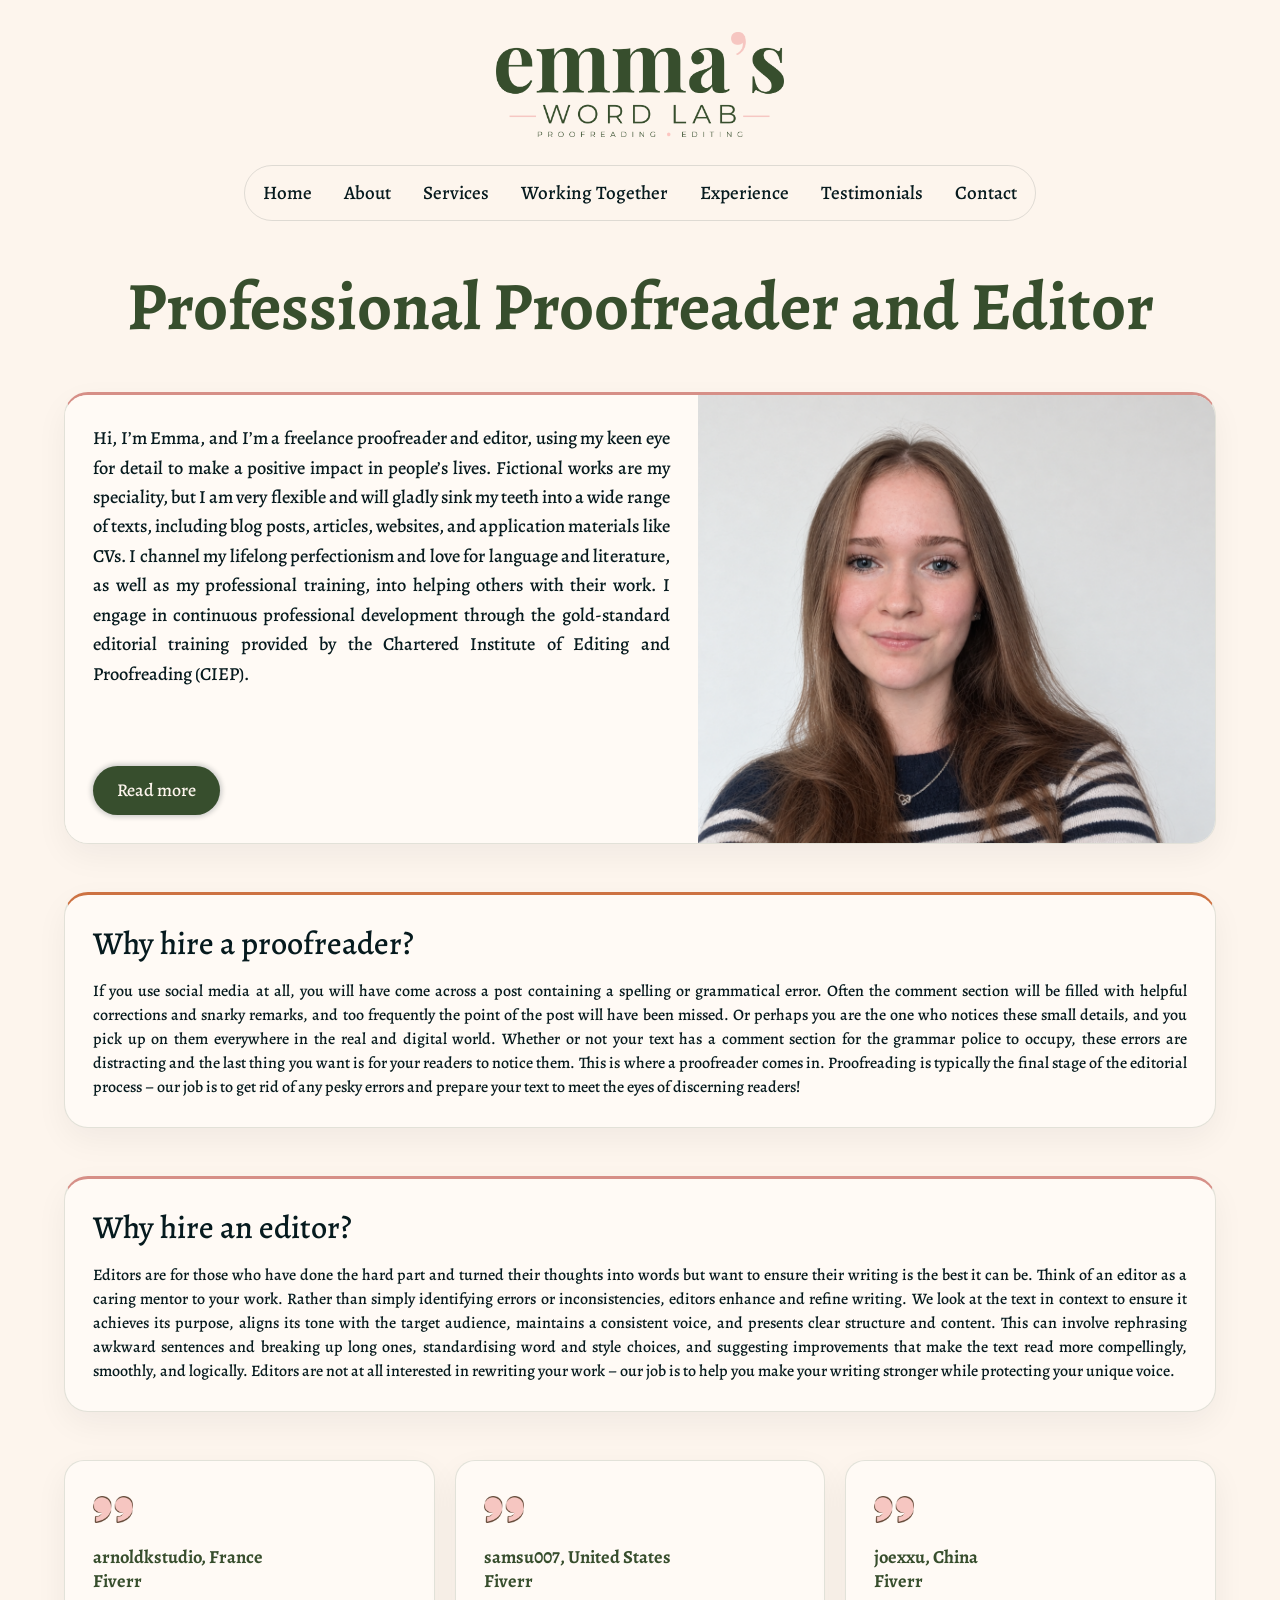
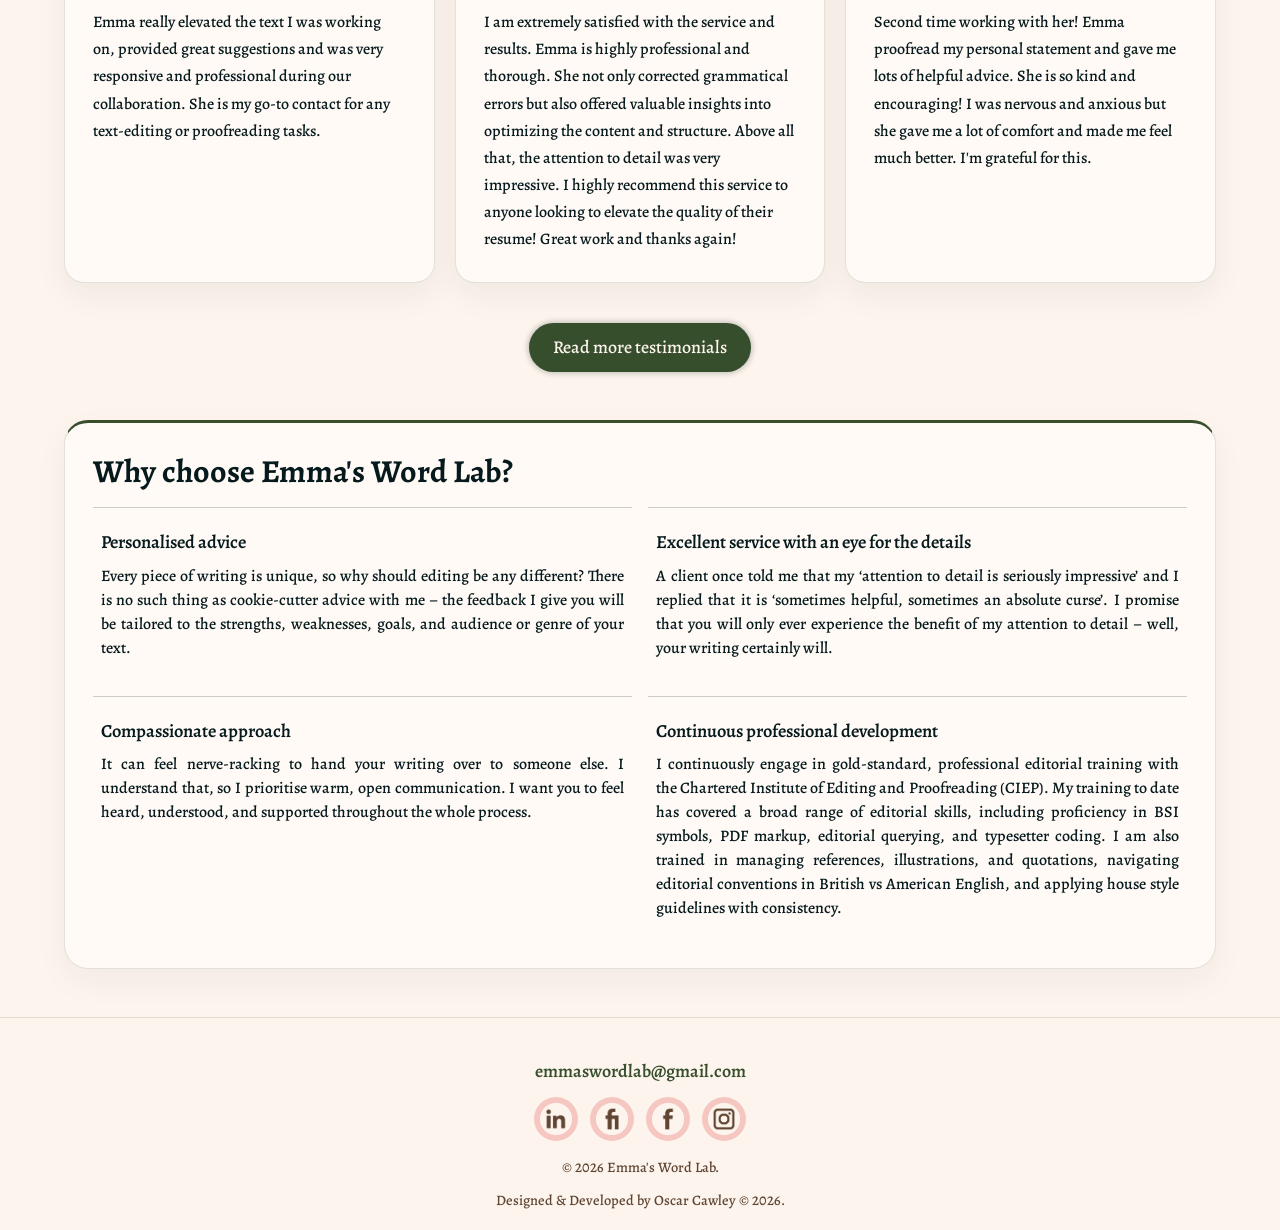
==== commit 081c5cf6: "Small content changes" ====
--- a/index.html
+++ b/index.html
@@ -120,7 +120,7 @@
         <section id="intro">
             <div>
                 <p>Hi, I’m Emma, and I’m a freelance proofreader and editor, using my keen eye for detail to make a positive impact in people’s lives. Fictional works are my speciality, but I am very flexible and will gladly sink my teeth into a wide range of texts, including blog posts, articles, websites, and application materials like CVs. I channel my lifelong perfectionism and love for language and literature, as well as my professional training, into helping others with their work. I engage in continuous professional development through the gold-standard editorial training provided by the Chartered Institute of Editing and Proofreading (CIEP).</p>
-                <a href="about.html"><button class="w-button">Read More</button></a>
+                <a href="about.html"><button class="w-button">Read more</button></a>
             </div>
             <img src="images/photo.png" alt="Emma, freelance proofreader and editor">
         </section>
@@ -153,7 +153,7 @@
                     <p>Second time working with her! Emma proofread my personal statement and gave me lots of helpful advice. She is so kind and encouraging! I was nervous and anxious but she gave me a lot of comfort and made me feel much better. I'm grateful for this.</p>
                 </div>
             </div>
-            <a href="testimonials.html"><button class="w-button">Read More Testimonials</button></a>
+            <a href="testimonials.html"><button class="w-button">Read more testimonials</button></a>
         </section>
 
         <section id="info">
--- a/css/base.css
+++ b/css/base.css
@@ -11,6 +11,12 @@
     --color-brown: #604533;
     --color-background: #fdf5ed;
     --color-text: #061a1e;
+    --font-body-size: 1rem;
+    --line-height-body: 1.5;
+    --card-padding: clamp(1.5rem, 3vw, 1.75rem);
+    --font-page-title: clamp(2rem, calc(5vw + 0.5rem), 4.25rem);
+    --font-section-title: clamp(1.5rem, calc(1.25rem + 1vw), 2rem);
+    --font-card-title: clamp(1.2rem, calc(1.1rem + 0.5vw), 1.5rem);
 }
 
 @keyframes bounce {
@@ -33,7 +39,12 @@
 }
 
 body {
+    display: flex;
+    flex-direction: column;
+    min-height: 100vh;
     font-family: "Alegreya";
+    font-size: var(--font-body-size);
+    line-height: var(--line-height-body);
     font-weight: 500;
     font-feature-settings: "lnum";
     min-width: 0;
@@ -46,12 +57,18 @@
     display: flex;
     flex-direction: column;
     align-items: center;
-    margin-bottom: 2rem;
+    gap: 1.75rem;
+    margin-bottom: 3rem;
+}
+
+header > a {
+    display: block;
+    line-height: 0;
 }
 
 header img {
-    width: 25rem;
-    margin-top: 3rem;
+    width: min(18rem, 60vw);
+    margin-top: 2rem;
 }
 
 header h3 {
@@ -65,35 +82,50 @@
 }
 
 header nav a {
+    display: block;
+    border-radius: 999px;
     color: var(--color-text);
-    padding: 0 1rem;
-    font-size: 20px;
+    padding: 0.55rem 0.9rem;
+    font-size: 19px;
     text-decoration: none;
+    transition: color 180ms ease, background-color 180ms ease, transform 180ms ease, box-shadow 180ms ease;
 }
 
 header nav a.active {
     color: var(--color-forest);
+    background-color: var(--color-rose-light);
 }
 
 header nav a:hover {
     color: var(--color-background);
-    box-shadow: 0 2px 8px rgba(6, 26, 30, 0.25);
-    border-radius: 6px;
+    border-radius: 999px;
+    box-shadow: none;
     background-color: var(--color-forest);
 }
 
 header nav a:active {
     background-color: var(--color-sage);
+    border-radius: 999px;
 }
 
 header #main-nav ul {
     display: flex;
+    flex-wrap: wrap;
+    justify-content: center;
+    gap: 0.2rem;
     list-style: none;
     margin: 0;
     padding: 0;
 }
 
+header #main-nav {
+    padding: 0.25rem;
+    border: 1px solid rgba(6, 26, 30, 0.12);
+    border-radius: 999px;
+}
+
 main {
+    flex: 1 0 auto;
     text-align: center;
 }
 
@@ -101,29 +133,55 @@
     display: flex;
     flex-direction: column;
     align-items: center;
-    margin-bottom: 1rem;
+    gap: 0.75rem;
+    margin: clamp(2rem, 4vw, 3rem) 0 0;
+    padding: 2.5rem 1.5rem 1.25rem;
+    border-top: 1px solid rgba(55, 78, 45, 0.15);
 }
 
 footer a {
-    margin-bottom: 1rem;
+    margin: 0;
     font-size: 18px;
+    font-weight: 600;
+    transition: color 180ms ease;
 }
 
 footer div {
-    margin-bottom: 1rem;
-}
-
-footer img {
-    margin: 0 0.5rem;
+    display: flex;
+    align-items: center;
+    gap: 0.75rem;
+    margin: 0 0 0.25rem;
 }
 
 footer p {
     margin: 0;
-}
-
-footer img {
-  width: 40px;
-  height: 40px;
+    color: var(--color-brown);
+    font-size: 0.9rem;
+    line-height: 1.4;
+    text-align: center;
+}
+
+footer div a {
+    display: grid;
+    width: 2.75rem;
+    height: 2.75rem;
+    place-items: center;
+    margin: 0;
+    border-radius: 50%;
+    background-color: var(--color-rose-light);
+    transition: transform 180ms ease, background-color 180ms ease;
+}
+
+footer div a:hover {
+    transform: translateY(-3px);
+    background-color: var(--color-peach);
+}
+
+footer div img {
+    width: 2rem;
+    height: 2rem;
+    margin: 0;
+    object-fit: contain;
 }
 
 .w-button {
@@ -174,30 +232,33 @@
 
 p {
     margin: 0 0 1em 0;
-    line-height: 1.8rem;
+    line-height: var(--line-height-body);
     text-align: justify;
 }
 
 li {
     text-align: justify;
-    line-height: 1.8rem;
+    line-height: var(--line-height-body);
 }
 
 h1 {
     width: 80%;
     margin: 0 auto 0.6em auto;
-    font-size: 36px;
+    font-size: var(--font-page-title);
+    line-height: 1.1;
 }
 
 h2 {
     margin-top: 0;
-    font-size: 32px;
+    font-size: var(--font-section-title);
+    line-height: 1.25;
     color: var(--color-forest);
 }
 
 h3 {
     margin-top: 0;
-    font-size: 26px;
+    font-size: var(--font-card-title);
+    line-height: 1.3;
 }
 
 #hamburger-menu {
@@ -344,27 +405,25 @@
     }
 
     header {
+        gap: 1rem;
         margin-bottom: 1.5rem;
     }
 }
 
 
 @media (max-width: 650px) {
-
-    body {
-        font-size: 14px;
-    }
-
-    p, li {
-        line-height: 1.6rem;
-    }
-
     ul, ol {
         padding-left: 30px;
     }
 
+    header {
+        gap: 0.75rem;
+        margin-bottom: 2rem;
+    }
+
     header img {
-        width: 20rem;
+        width: min(15rem, 60vw);
+        margin-top: 1.5rem;
     }
 
     header h3 {
@@ -384,37 +443,25 @@
         transform: translateX(-100%);
 }
 
-    footer a {
-        font-size: 16px;
-    }
-
-    footer img {
-        width: 35px;
-        height: auto;
-    }
-
     .w-button, .w-button {
         padding: 0.7rem 1.1rem;
         font-size: 16px;
     }
+
+    footer div a {
+        width: 2.5rem;
+        height: 2.5rem;
+    }
+
+    footer div img {
+        width: 1.75rem;
+        height: 1.75rem;
+    }
 }
 
 @media (max-width: 500px) {
-
-    body {
-        font-size: 13px;
-    }
-
-    p, li {
-        line-height: 1.5rem;
-    }
-
     ul, ol {
         padding-left: 20px;
-    }
-
-    header img {
-        width: 15rem;
     }
 
     header h3 {
@@ -422,53 +469,45 @@
         word-spacing: 1.5rem;
     }
 
-    footer a {
-        font-size: 15px;
-    }
-
-    footer img {
-        width: 30px;
-        height: auto;
-    }
-
     .w-button, .w-button {
         padding: 0.6rem 1rem;
         font-size: 15px;
     }
 
+    footer div {
+        gap: 0.5rem;
+    }
+
+    footer div a {
+        width: 2.25rem;
+        height: 2.25rem;
+    }
+
+    footer div img {
+        width: 1.5rem;
+        height: 1.5rem;
+    }
+
     header {
         margin: 1rem;
     }
 
     h1 {
-        font-size: 28px;
+        font-size: var(--font-page-title);
     }
 
     h2 {
-        font-size: 24px;
+        font-size: var(--font-section-title);
     }
 
     h3 {
-        font-size: 20px;
+        font-size: var(--font-card-title);
     }
 }
 
 @media (max-width: 400px) {
-
-    body {
-        font-size: 12px;
-    }
-
-    p, li {
-        line-height: 1.4rem;
-    }
-
     ul {
         padding-left: 16px;
-    }
-
-    header img {
-        width: 12.5rem;
     }
 
     header h3 {
@@ -476,15 +515,6 @@
         word-spacing: 1.25rem;
     }
 
-    footer a {
-        font-size: 14px;
-    }
-
-    footer img {
-        width: 27.5px;
-        height: auto;
-    }
-
     .w-button, .w-button {
         padding: 0.5rem 0.9rem;
         font-size: 14px;
--- a/css/index.css
+++ b/css/index.css
@@ -155,7 +155,7 @@
     #intro div {
         padding: 2rem;
     }
-    
+
 }
 
 @media (max-width: 500px) {
@@ -192,54 +192,6 @@
     #info ul {
         padding-left: 10px;
     }
-}
-
-header {
-    gap: 1.75rem;
-    margin-bottom: 3rem;
-}
-
-header > a {
-    display: block;
-    line-height: 0;
-}
-
-header img {
-    width: min(18rem, 60vw);
-    margin-top: 2rem;
-}
-
-header #main-nav ul {
-    flex-wrap: wrap;
-    justify-content: center;
-    gap: 0.2rem;
-}
-
-header #main-nav {
-    padding: 0.25rem;
-    border: 1px solid rgba(6, 26, 30, 0.12);
-    border-radius: 999px;
-}
-
-header nav a {
-    display: block;
-    border-radius: 999px;
-    padding: 0.55rem 0.9rem;
-    font-size: 19px;
-    transition: color 180ms ease, background-color 180ms ease, transform 180ms ease, box-shadow 180ms ease;
-}
-
-header nav a:hover,
-header nav a:active {
-    border-radius: 999px;
-}
-
-header nav a:hover {
-    box-shadow: none;
-}
-
-header nav a.active {
-    background-color: var(--color-rose-light);
 }
 
 main {
@@ -258,8 +210,8 @@
     width: 100%;
     margin: 0;
     color: var(--color-forest);
-    font-size: clamp(2.5rem, 5vw, 4.25rem);
-    line-height: 1.08;
+    font-size: var(--font-page-title);
+    line-height: 1.1;
     text-align: center;
     animation: home-enter 700ms ease both;
 }
@@ -270,24 +222,41 @@
     align-items: stretch;
     justify-content: initial;
     margin: 0;
+    overflow: hidden;
+    border: 1px solid rgba(55, 78, 45, 0.14);
+    border-top: 3px solid var(--color-rose);
+    border-radius: 1.5rem;
+    background-color: #fffaf5;
+    box-shadow: 0 0.75rem 2rem rgba(6, 26, 30, 0.05);
+    transition: border-color 180ms ease, box-shadow 180ms ease, transform 180ms ease;
     animation: home-enter 800ms 100ms ease both;
+}
+
+#intro:hover,
+#why:hover,
+#why-editor:hover,
+#info:hover {
+    transform: translateY(-2px);
+    border-color: rgba(55, 78, 45, 0.28);
+    box-shadow: 0 1rem 2.25rem rgba(6, 26, 30, 0.08);
 }
 
 #intro div {
     display: flex;
     flex-direction: column;
     align-items: flex-start;
-    justify-content: center;
+    justify-content: space-between;
+    align-self: stretch;
     max-width: none;
-    padding: clamp(2rem, 5vw, 4rem);
-    border-radius: 1.5rem 0 0 1.5rem;
-    background-color: var(--color-rose-light);
+    padding: var(--card-padding);
+    background-color: #fffaf5;
 }
 
 #intro p {
-    margin: 0 0 1.5rem;
-    font-size: clamp(1.05rem, 1.5vw, 1.2rem);
-    line-height: 1.8;
+    margin: 0 0 1rem;
+    font-size: clamp(1.05rem, calc(1rem + 0.25vw), 1.15rem);
+    line-height: 1.6;
+    text-align: justify;
 }
 
 #intro div > a {
@@ -308,22 +277,28 @@
 }
 
 #intro img {
+    align-self: center;
     width: 100%;
     max-width: none;
     min-width: 0;
     height: 100%;
-    min-height: 28rem;
+    max-height: 28rem;
+    min-height: 25rem;
     aspect-ratio: auto;
     object-fit: cover;
     object-position: center 35%;
-    border-radius: 0 1.5rem 1.5rem 0;
+    border-radius: 0;
 }
 
 #why {
     align-items: flex-start;
-    padding: clamp(2.5rem, 6vw, 4.5rem);
+    padding: var(--card-padding);
+    border: 1px solid rgba(55, 78, 45, 0.14);
+    border-top: 3px solid var(--color-terracotta);
     border-radius: 1.5rem;
-    background-color: var(--color-peach);
+    background-color: #fffaf5;
+    box-shadow: 0 0.75rem 2rem rgba(6, 26, 30, 0.05);
+    transition: border-color 180ms ease, box-shadow 180ms ease, transform 180ms ease;
     text-align: left;
 }
 
@@ -331,9 +306,13 @@
     display: flex;
     flex-direction: column;
     align-items: flex-start;
-    padding: clamp(2.5rem, 6vw, 4.5rem);
+    padding: var(--card-padding);
+    border: 1px solid rgba(55, 78, 45, 0.14);
+    border-top: 3px solid var(--color-rose);
     border-radius: 1.5rem;
-    background-color: var(--color-rose-light);
+    background-color: #fffaf5;
+    box-shadow: 0 0.75rem 2rem rgba(6, 26, 30, 0.05);
+    transition: border-color 180ms ease, box-shadow 180ms ease, transform 180ms ease;
     text-align: left;
 }
 
@@ -341,15 +320,17 @@
 #why-editor h2 {
     margin: 0 0 1rem;
     color: var(--color-text);
-    font-size: clamp(1.8rem, 3vw, 2.4rem);
+    font-size: var(--font-section-title);
 }
 
 #why p,
 #why-editor p {
-    max-width: 54rem;
-    margin: 0;
-    font-size: 1.1rem;
-    line-height: 1.85;
+    width: 100%;
+    max-width: none;
+    margin: 0;
+    font-size: var(--font-body-size);
+    line-height: var(--line-height-body);
+    text-align: justify;
 }
 
 #testimonials {
@@ -369,10 +350,10 @@
     box-sizing: border-box;
     align-items: flex-start;
     margin: 0;
-    padding: 1.75rem;
+    padding: var(--card-padding);
     border: 1px solid rgba(55, 78, 45, 0.14);
     border-radius: 1.25rem;
-    background-color: var(--color-background);
+    background-color: #fffaf5;
     box-shadow: 0 0.75rem 2rem rgba(6, 26, 30, 0.06);
     transition: transform 200ms ease, box-shadow 200ms ease;
 }
@@ -406,9 +387,13 @@
 #info {
     justify-content: center;
     margin: 0;
-    padding: clamp(2.5rem, 6vw, 4rem);
+    padding: var(--card-padding);
+    border: 1px solid rgba(55, 78, 45, 0.14);
+    border-top: 3px solid var(--color-forest);
     border-radius: 1.5rem;
-    background-color: var(--color-peach);
+    background-color: #fffaf5;
+    box-shadow: 0 0.75rem 2rem rgba(6, 26, 30, 0.05);
+    transition: border-color 180ms ease, box-shadow 180ms ease, transform 180ms ease;
 }
 
 #info div {
@@ -421,9 +406,9 @@
 }
 
 #info h2 {
-    margin: 0 0 1.75rem;
+    margin: 0 0 1rem;
     color: var(--color-text);
-    font-size: clamp(1.8rem, 3vw, 2.4rem);
+    font-size: var(--font-section-title);
     text-align: left;
 }
 
@@ -455,57 +440,8 @@
 .info-card .bullet {
     margin: 0;
     color: var(--color-text);
-    line-height: 1.7;
-}
-
-body > footer {
-    gap: 0.75rem;
-    margin: clamp(2rem, 4vw, 3rem) 0 0;
-    padding: 2.5rem 1.5rem 1.25rem;
-    border-top: 1px solid rgba(55, 78, 45, 0.15);
-}
-
-body > footer > a {
-    margin: 0;
-    font-weight: 600;
-    transition: color 180ms ease;
-}
-
-body > footer > div {
-    display: flex;
-    align-items: center;
-    gap: 0.75rem;
-    margin: 0 0 0.25rem;
-}
-
-body > footer > div a {
-    display: grid;
-    width: 2.75rem;
-    height: 2.75rem;
-    place-items: center;
-    margin: 0;
-    border-radius: 50%;
-    background-color: var(--color-rose-light);
-    transition: transform 180ms ease, background-color 180ms ease;
-}
-
-body > footer > div a:hover {
-    transform: translateY(-3px);
-    background-color: var(--color-peach);
-}
-
-body > footer > div img {
-    width: 2rem;
-    height: 2rem;
-    margin: 0;
-    object-fit: contain;
-}
-
-body > footer p {
-    color: var(--color-brown);
-    font-size: 0.9rem;
-    line-height: 1.4;
-    text-align: center;
+    line-height: var(--line-height-body);
+    text-align: justify;
 }
 
 @keyframes home-enter {
@@ -521,21 +457,17 @@
 }
 
 @media (max-width: 900px) {
-    header {
-        gap: 1rem;
-    }
-
     #intro {
         grid-template-columns: minmax(0, 1fr) minmax(15rem, 0.85fr);
     }
 
     #intro div {
         margin: 0;
-        padding: 2rem;
+        padding: var(--card-padding);
     }
 
     #intro img {
-        min-height: 24rem;
+        min-height: 22rem;
     }
 
     #testimonials .flex {
@@ -553,33 +485,18 @@
 }
 
 @media (max-width: 650px) {
-    header {
-        gap: 0.75rem;
-        margin-bottom: 2rem;
-    }
-
-    header img {
-        width: min(15rem, 60vw);
-        margin-top: 1.5rem;
-    }
-
     main {
         gap: 2rem;
         width: min(100% - 2rem, 42rem);
     }
 
-    main > h1 {
-        font-size: clamp(2.25rem, 10vw, 3.5rem);
-    }
-
     #intro {
         grid-template-columns: 1fr;
     }
 
     #intro div {
         order: 2;
-        padding: 1.75rem;
-        border-radius: 0 0 1.25rem 1.25rem;
+        padding: 1.5rem;
     }
 
     #intro img {
@@ -589,12 +506,11 @@
         min-height: 0;
         aspect-ratio: 1.15;
         object-position: center 32%;
-        border-radius: 1.25rem 1.25rem 0 0;
     }
 
     #why,
     #why-editor {
-        padding: 2rem 1.5rem;
+        padding: 1.5rem;
         border-radius: 1.25rem;
     }
 
@@ -608,7 +524,7 @@
     }
 
     #info {
-        padding: 2rem 1.5rem;
+        padding: 1.5rem;
     }
 
     #info ul {
@@ -619,32 +535,6 @@
         padding: 1rem 0.25rem;
     }
 
-    body > footer > div a {
-        width: 2.5rem;
-        height: 2.5rem;
-    }
-
-    body > footer > div img {
-        width: 1.75rem;
-        height: 1.75rem;
-    }
-
-}
-
-@media (max-width: 500px) {
-    body > footer > div {
-        gap: 0.5rem;
-    }
-
-    body > footer > div a {
-        width: 2.25rem;
-        height: 2.25rem;
-    }
-
-    body > footer > div img {
-        width: 1.5rem;
-        height: 1.5rem;
-    }
 }
 
 @media (prefers-reduced-motion: reduce) {
